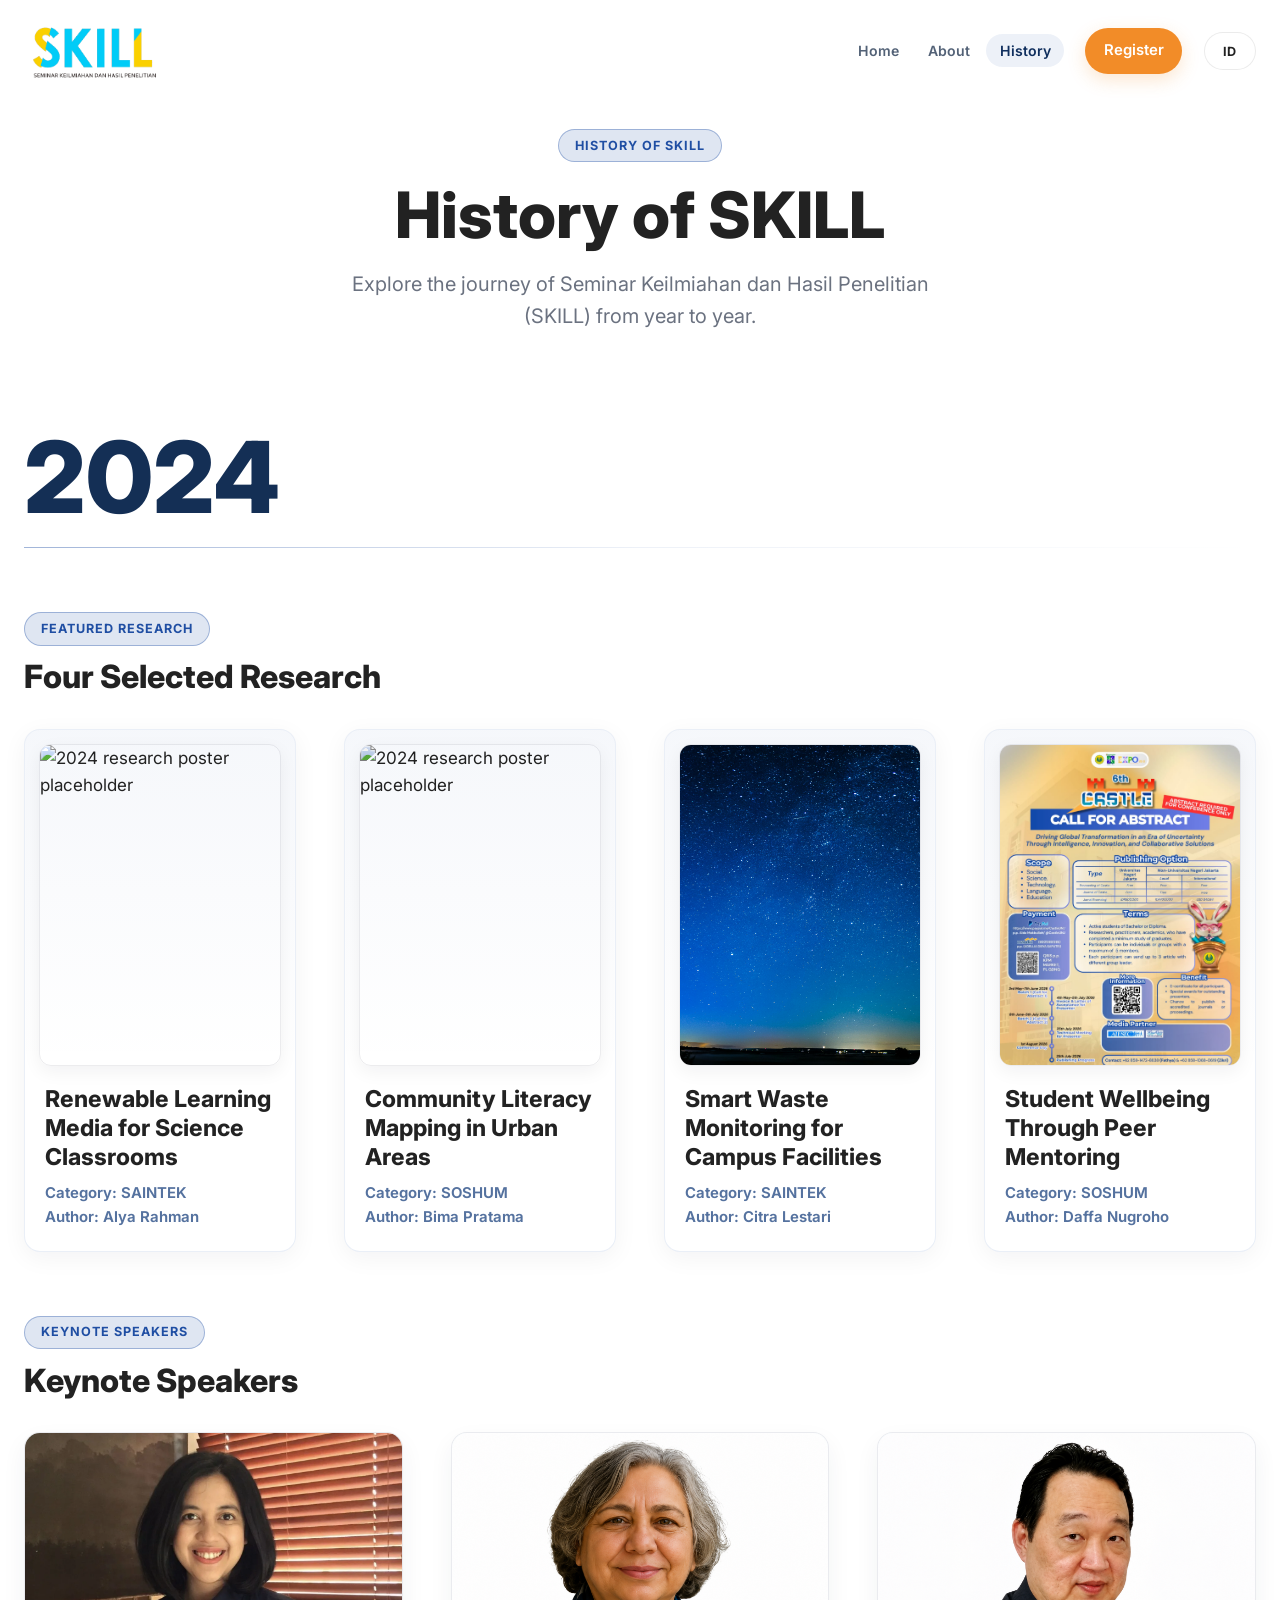
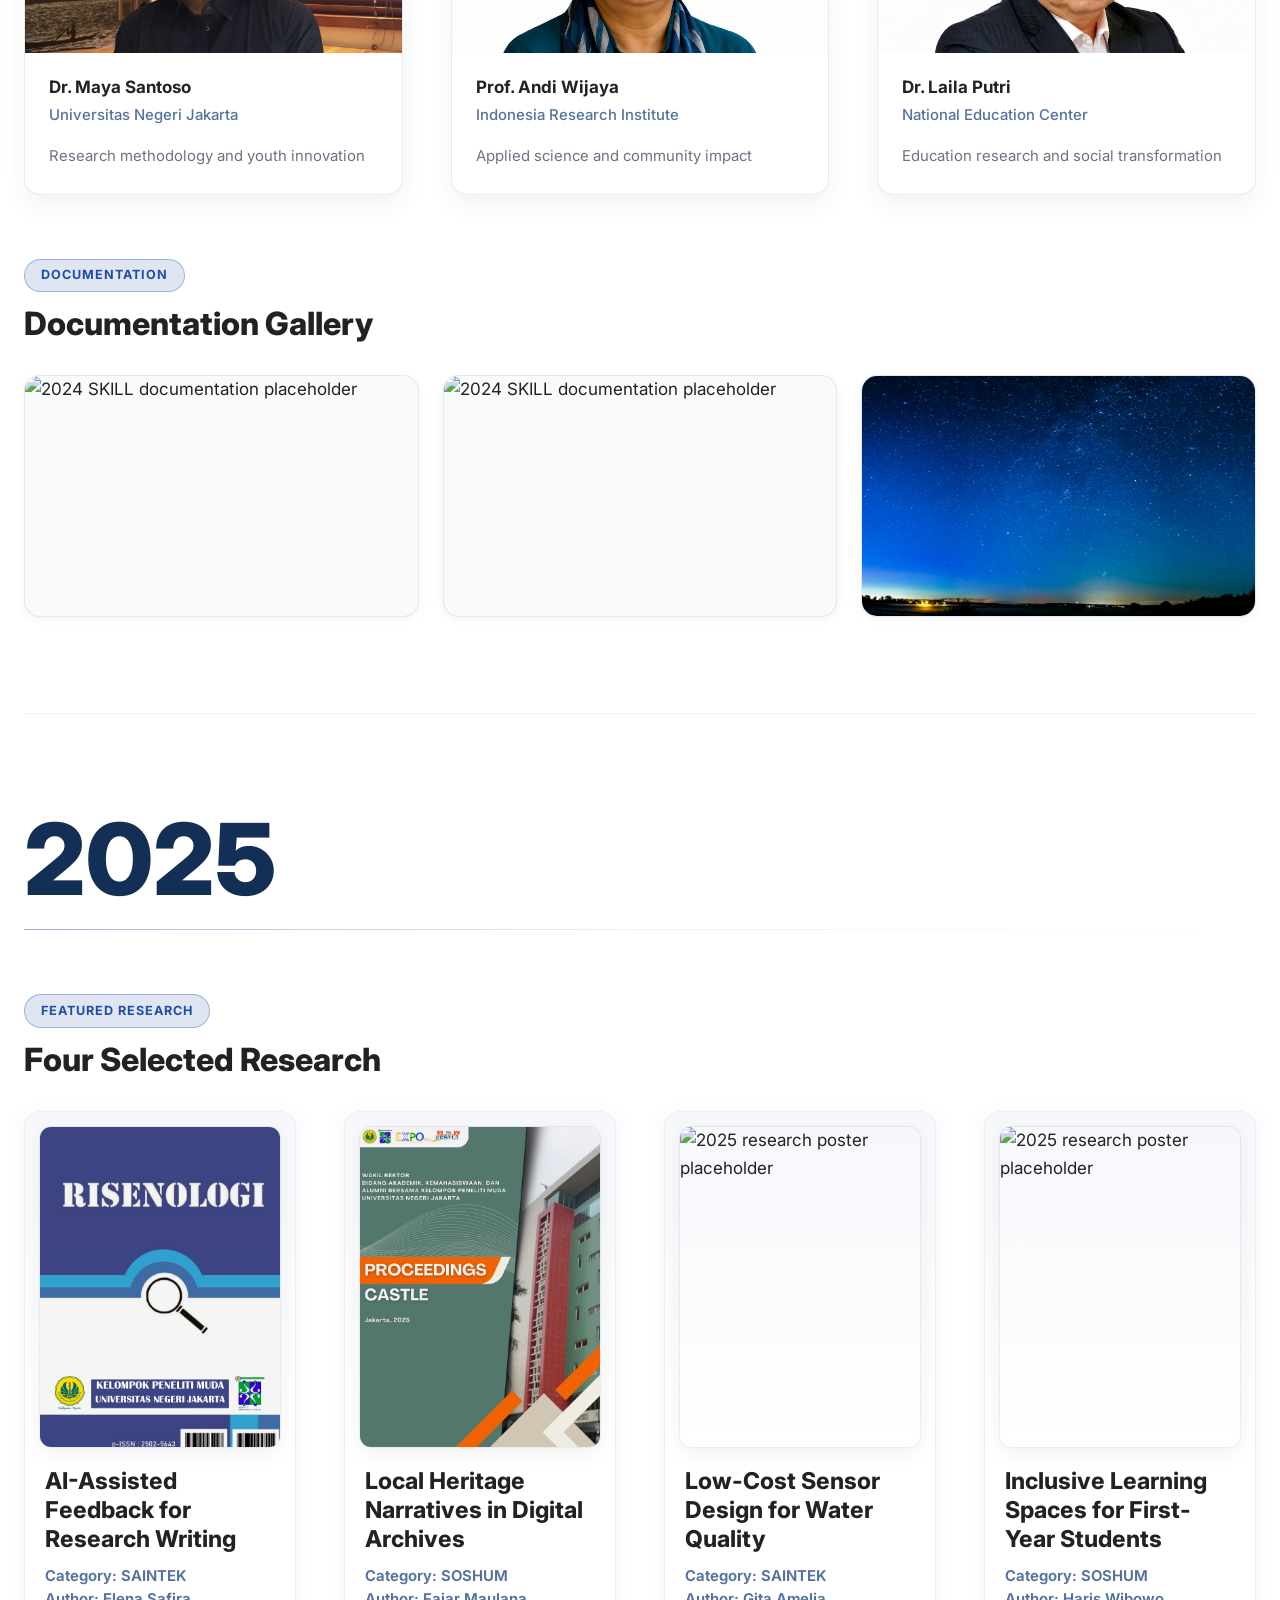
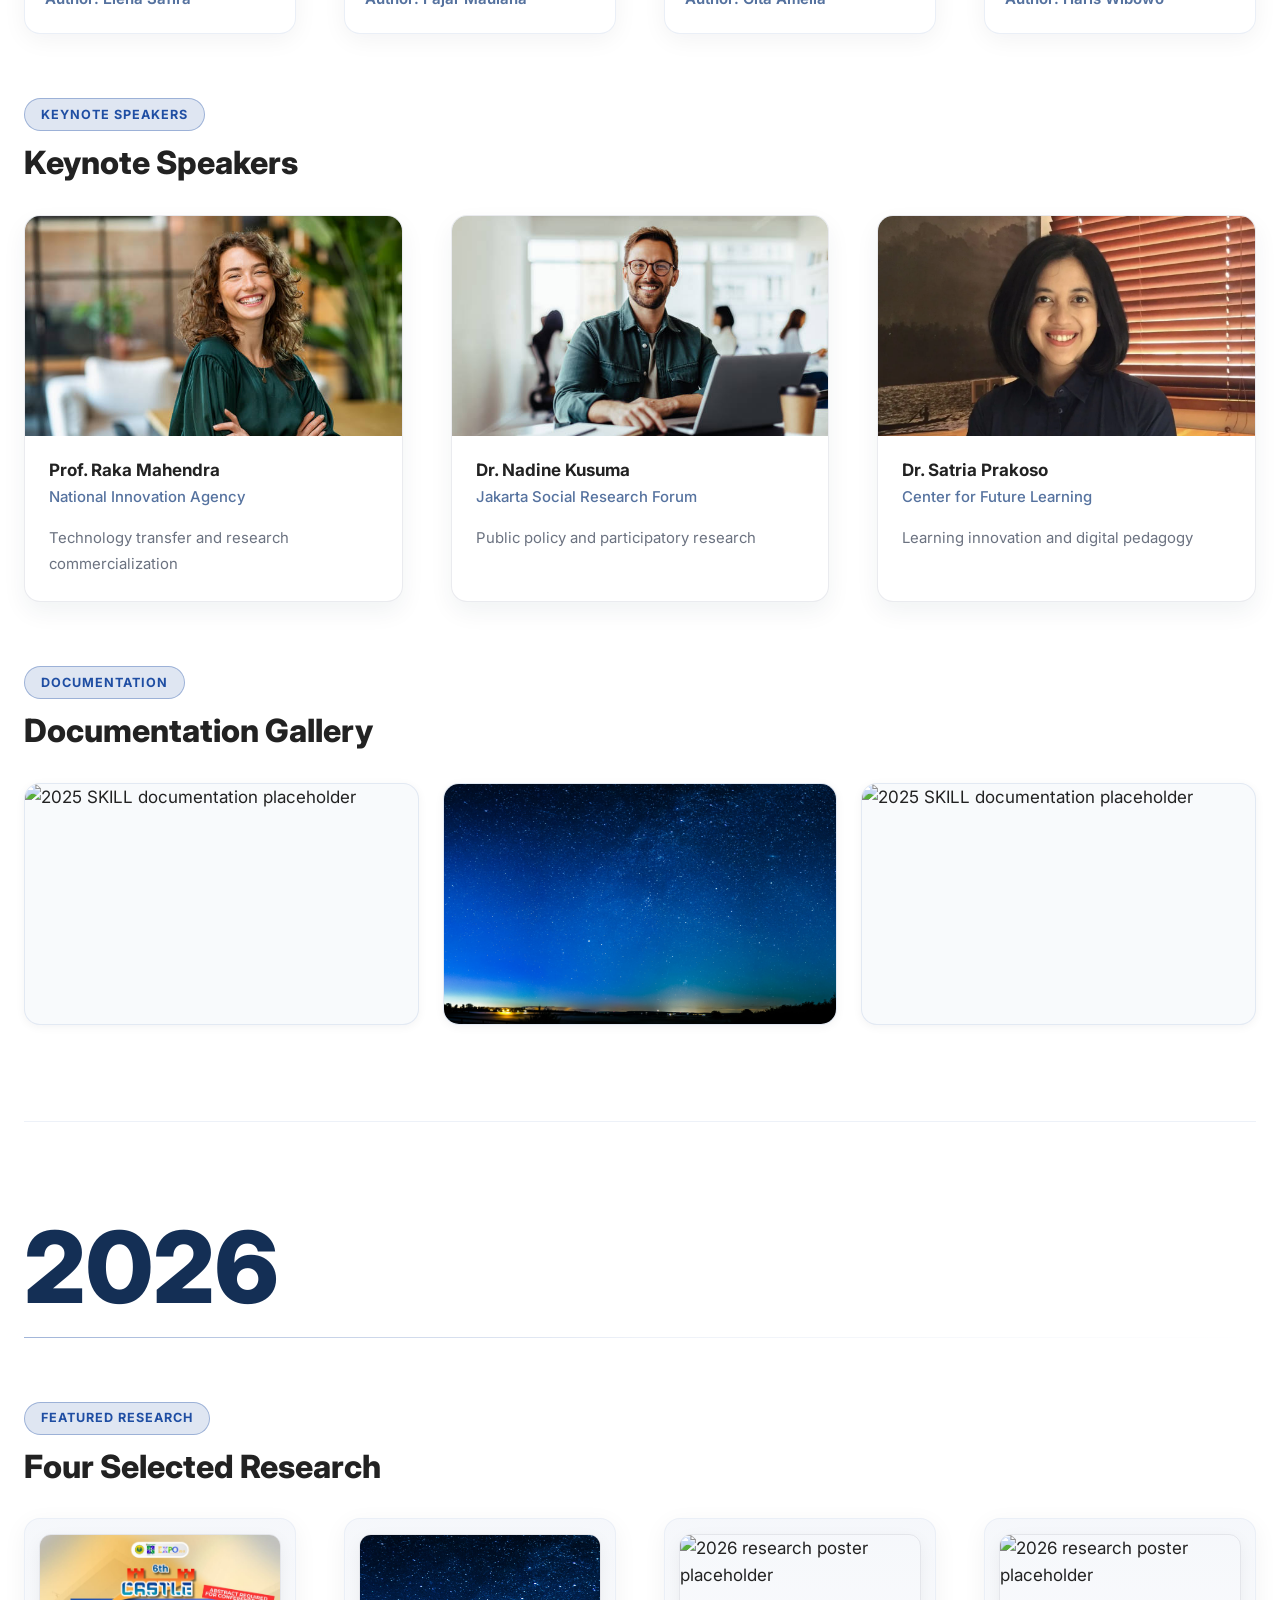
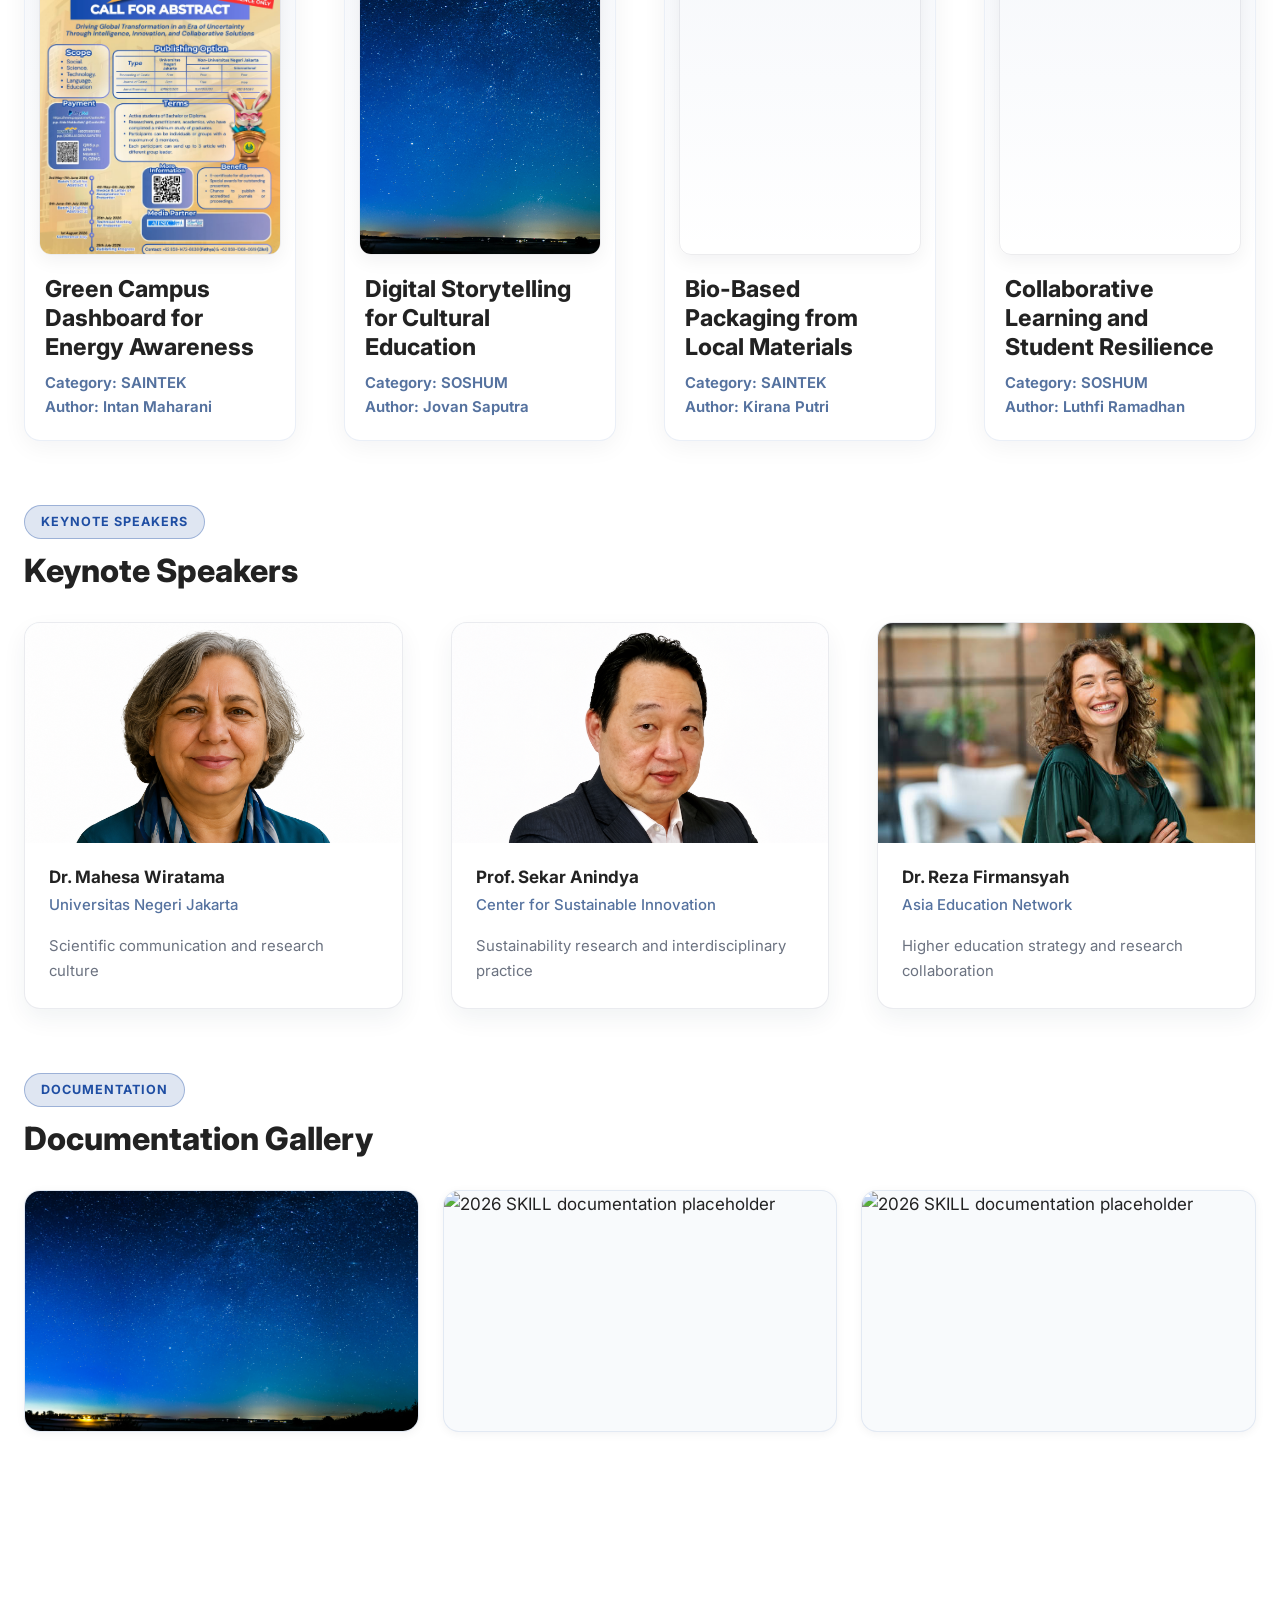
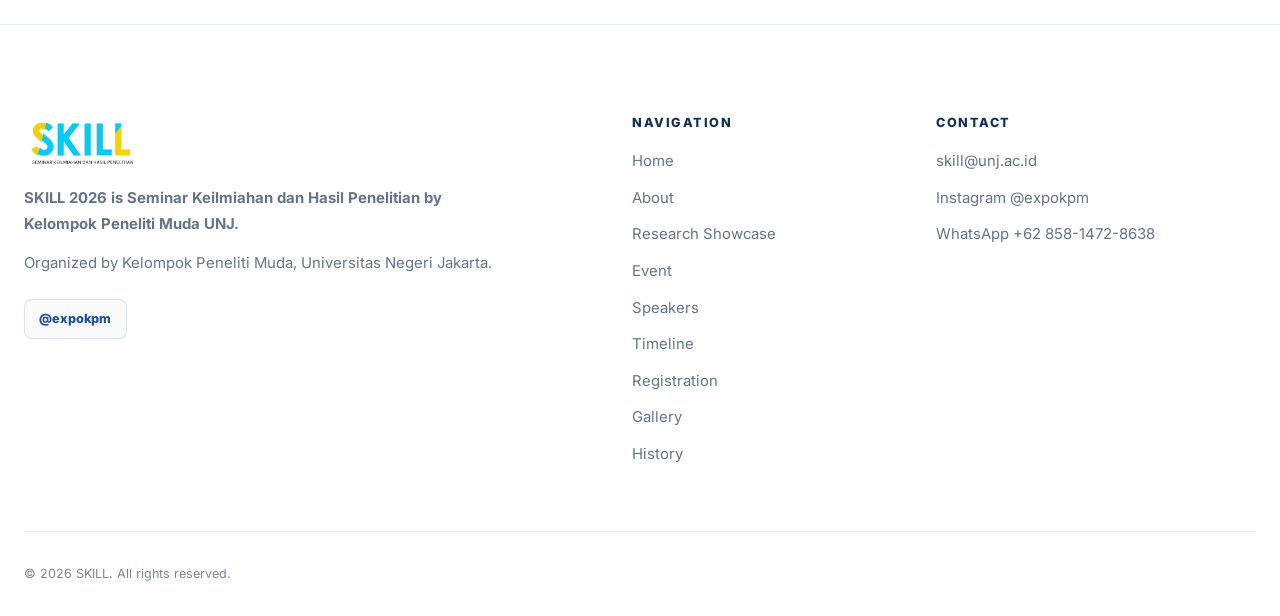
==== histori.html @ 37e93256 "histori" ====
<!DOCTYPE html>
<html lang="en">
<head>
  <meta charset="UTF-8" />
  <meta name="viewport" content="width=device-width, initial-scale=1.0" />
  <meta name="description" content="SKILL 2026 - Seminar Keilmiahan dan Hasil Penelitian oleh Kelompok Peneliti Muda Universitas Negeri Jakarta." data-id="SKILL 2026 - Seminar Keilmiahan dan Hasil Penelitian oleh Kelompok Peneliti Muda Universitas Negeri Jakarta." data-en="SKILL 2026 - Seminar Keilmiahan dan Hasil Penelitian by Kelompok Peneliti Muda Universitas Negeri Jakarta." />
  <title data-id="SKILL 2026" data-en="SKILL 2026">SKILL 2026</title>
  <link rel="stylesheet" href="assets/css/style.css" />
  <link rel="stylesheet" href="assets/css/histori.css" />
  <!-- Google Fonts: Inter -->
  <link rel="preconnect" href="https://fonts.googleapis.com" />
  <link rel="preconnect" href="https://fonts.gstatic.com" crossorigin />
  <link href="https://fonts.googleapis.com/css2?family=Inter:wght@300;400;500;600;700;800;900&display=swap" rel="stylesheet" />
  <link href="https://fonts.googleapis.com/css2?family=Orbitron:wght@600;700;800&display=swap" rel="stylesheet">
  <link rel="icon" type="image/png" href="assets/images/skill.png">
</head>
<body>

  <!-- ==============================
       NAVBAR
  ============================== -->
  <nav class="navbar" id="navbar">
    <div class="container nav-container">
      <a href="#home" class="nav-logo">
        <img src="assets/images/skill.png" alt="skill Logo" class="nav-logo-img" />
      </a>

      <ul class="nav-links" id="navLinks">
        <li><a href="#home" class="nav-link active" data-id="Beranda" data-en="Home">Home</a></li>
        <li><a href="#about" class="nav-link" data-id="Tentang" data-en="About">About</a></li>
        <li><a href="#history" class="nav-link" data-id="Sejarah" data-en="History">History</a></li>
      </ul>

      <a href="#registration" class="btn btn-primary nav-cta" data-id="Daftar Sekarang" data-en="Register">Register</a>
      <button id="lang-toggle" class="lang-toggle" type="button" aria-label="Ganti bahasa ke Indonesia">ID</button>

      <!-- Hamburger for mobile -->
      <button class="hamburger" id="hamburger" aria-label="Toggle menu">
        <span></span>
        <span></span>
        <span></span>
      </button>
    </div>
  </nav>

  <main class="history-archive" id="home">
    <div class="archive-registration-anchor" id="registration"></div>
    <section class="container" id="history">
      <div class="section-header" data-aos="fade-up">
        <span class="section-tag" data-id="Sejarah SKILL" data-en="History of SKILL">History of SKILL</span>
        <h1 class="section-title" data-id="History of SKILL" data-en="History of SKILL">History of SKILL</h1>
        <p class="section-desc" data-id="Jelajahi perjalanan Seminar Keilmiahan dan Hasil Penelitian (SKILL) dari tahun ke tahun." data-en="Explore the journey of Seminar Keilmiahan dan Hasil Penelitian (SKILL) from year to year.">Explore the journey of Seminar Keilmiahan dan Hasil Penelitian (SKILL) from year to year.</p>
      </div>

      <article class="history-year-block" id="about">
        <div class="history-year-header" data-aos="fade-up">
          <h2 class="history-year-title">2024</h2>
          <div class="history-year-divider"></div>
        </div>

        <section class="archive-subsection archive-research" data-aos="fade-up">
          <div class="archive-subsection-title">
            <span class="section-tag" data-id="Karya Terpilih" data-en="Featured Research">Featured Research</span>
            <h3 data-id="Four Selected Research" data-en="Four Selected Research">Four Selected Research</h3>
          </div>

          <div class="publication-grid">
            <article class="publication-card">
              <div class="publication-image"><img src="assets/images/pic 1.jpg" alt="2024 research poster placeholder"></div>
              <div class="publication-body">
                <h3>Renewable Learning Media for Science Classrooms</h3>
                <p class="publication-meta">Category: SAINTEK<br>Author: Alya Rahman</p>
              </div>
            </article>
            <article class="publication-card">
              <div class="publication-image"><img src="assets/images/pic 2.jpg" alt="2024 research poster placeholder"></div>
              <div class="publication-body">
                <h3>Community Literacy Mapping in Urban Areas</h3>
                <p class="publication-meta">Category: SOSHUM<br>Author: Bima Pratama</p>
              </div>
            </article>
            <article class="publication-card">
              <div class="publication-image"><img src="assets/images/pic 3.jpg" alt="2024 research poster placeholder"></div>
              <div class="publication-body">
                <h3>Smart Waste Monitoring for Campus Facilities</h3>
                <p class="publication-meta">Category: SAINTEK<br>Author: Citra Lestari</p>
              </div>
            </article>
            <article class="publication-card">
              <div class="publication-image"><img src="assets/images/flyer.jpeg" alt="2024 research poster placeholder"></div>
              <div class="publication-body">
                <h3>Student Wellbeing Through Peer Mentoring</h3>
                <p class="publication-meta">Category: SOSHUM<br>Author: Daffa Nugroho</p>
              </div>
            </article>
          </div>
        </section>

        <section class="archive-subsection" data-aos="fade-up">
          <div class="archive-subsection-title">
            <span class="section-tag" data-id="Pembicara" data-en="Keynote Speakers">Keynote Speakers</span>
            <h3 data-id="Keynote Speakers" data-en="Keynote Speakers">Keynote Speakers</h3>
          </div>

          <div class="speakers-grid">
            <article class="speaker-card">
              <div class="speaker-media"><img src="assets/images/orang1.jpeg" alt="2024 keynote speaker placeholder"></div>
              <div class="speaker-body">
                <h4 class="speaker-name">Dr. Maya Santoso</h4>
                <p class="speaker-institution">Universitas Negeri Jakarta</p>
                <p class="speaker-topic">Research methodology and youth innovation</p>
              </div>
            </article>
            <article class="speaker-card">
              <div class="speaker-media"><img src="assets/images/orang2.png" alt="2024 keynote speaker placeholder"></div>
              <div class="speaker-body">
                <h4 class="speaker-name">Prof. Andi Wijaya</h4>
                <p class="speaker-institution">Indonesia Research Institute</p>
                <p class="speaker-topic">Applied science and community impact</p>
              </div>
            </article>
            <article class="speaker-card">
              <div class="speaker-media"><img src="assets/images/orang3.png" alt="2024 keynote speaker placeholder"></div>
              <div class="speaker-body">
                <h4 class="speaker-name">Dr. Laila Putri</h4>
                <p class="speaker-institution">National Education Center</p>
                <p class="speaker-topic">Education research and social transformation</p>
              </div>
            </article>
          </div>
        </section>

        <section class="archive-subsection" data-aos="fade-up">
          <div class="archive-subsection-title">
            <span class="section-tag" data-id="Dokumentasi" data-en="Documentation">Documentation</span>
            <h3 data-id="Documentation Gallery" data-en="Documentation Gallery">Documentation Gallery</h3>
          </div>

          <div class="archive-gallery">
            <figure class="archive-gallery-item"><img src="assets/images/pic 1.jpg" alt="2024 SKILL documentation placeholder"></figure>
            <figure class="archive-gallery-item"><img src="assets/images/pic 2.jpg" alt="2024 SKILL documentation placeholder"></figure>
            <figure class="archive-gallery-item"><img src="assets/images/pic 3.jpg" alt="2024 SKILL documentation placeholder"></figure>
          </div>
        </section>
      </article>

      <article class="history-year-block">
        <div class="history-year-header" data-aos="fade-up">
          <h2 class="history-year-title">2025</h2>
          <div class="history-year-divider"></div>
        </div>

        <section class="archive-subsection archive-research" data-aos="fade-up">
          <div class="archive-subsection-title">
            <span class="section-tag" data-id="Karya Terpilih" data-en="Featured Research">Featured Research</span>
            <h3 data-id="Four Selected Research" data-en="Four Selected Research">Four Selected Research</h3>
          </div>

          <div class="publication-grid">
            <article class="publication-card">
              <div class="publication-image"><img src="assets/images/risenologi.png" alt="2025 research poster placeholder"></div>
              <div class="publication-body">
                <h3>AI-Assisted Feedback for Research Writing</h3>
                <p class="publication-meta">Category: SAINTEK<br>Author: Elena Safira</p>
              </div>
            </article>
            <article class="publication-card">
              <div class="publication-image"><img src="assets/images/poc.png" alt="2025 research poster placeholder"></div>
              <div class="publication-body">
                <h3>Local Heritage Narratives in Digital Archives</h3>
                <p class="publication-meta">Category: SOSHUM<br>Author: Fajar Maulana</p>
              </div>
            </article>
            <article class="publication-card">
              <div class="publication-image"><img src="assets/images/pic 1.jpg" alt="2025 research poster placeholder"></div>
              <div class="publication-body">
                <h3>Low-Cost Sensor Design for Water Quality</h3>
                <p class="publication-meta">Category: SAINTEK<br>Author: Gita Amelia</p>
              </div>
            </article>
            <article class="publication-card">
              <div class="publication-image"><img src="assets/images/pic 2.jpg" alt="2025 research poster placeholder"></div>
              <div class="publication-body">
                <h3>Inclusive Learning Spaces for First-Year Students</h3>
                <p class="publication-meta">Category: SOSHUM<br>Author: Haris Wibowo</p>
              </div>
            </article>
          </div>
        </section>

        <section class="archive-subsection" data-aos="fade-up">
          <div class="archive-subsection-title">
            <span class="section-tag" data-id="Pembicara" data-en="Keynote Speakers">Keynote Speakers</span>
            <h3 data-id="Keynote Speakers" data-en="Keynote Speakers">Keynote Speakers</h3>
          </div>

          <div class="speakers-grid">
            <article class="speaker-card">
              <div class="speaker-media"><img src="assets/images/orang4.jpg" alt="2025 keynote speaker placeholder"></div>
              <div class="speaker-body">
                <h4 class="speaker-name">Prof. Raka Mahendra</h4>
                <p class="speaker-institution">National Innovation Agency</p>
                <p class="speaker-topic">Technology transfer and research commercialization</p>
              </div>
            </article>
            <article class="speaker-card">
              <div class="speaker-media"><img src="assets/images/orang5.jpg" alt="2025 keynote speaker placeholder"></div>
              <div class="speaker-body">
                <h4 class="speaker-name">Dr. Nadine Kusuma</h4>
                <p class="speaker-institution">Jakarta Social Research Forum</p>
                <p class="speaker-topic">Public policy and participatory research</p>
              </div>
            </article>
            <article class="speaker-card">
              <div class="speaker-media"><img src="assets/images/orang1.jpeg" alt="2025 keynote speaker placeholder"></div>
              <div class="speaker-body">
                <h4 class="speaker-name">Dr. Satria Prakoso</h4>
                <p class="speaker-institution">Center for Future Learning</p>
                <p class="speaker-topic">Learning innovation and digital pedagogy</p>
              </div>
            </article>
          </div>
        </section>

        <section class="archive-subsection" data-aos="fade-up">
          <div class="archive-subsection-title">
            <span class="section-tag" data-id="Dokumentasi" data-en="Documentation">Documentation</span>
            <h3 data-id="Documentation Gallery" data-en="Documentation Gallery">Documentation Gallery</h3>
          </div>

          <div class="archive-gallery">
            <figure class="archive-gallery-item"><img src="assets/images/pic 2.jpg" alt="2025 SKILL documentation placeholder"></figure>
            <figure class="archive-gallery-item"><img src="assets/images/pic 3.jpg" alt="2025 SKILL documentation placeholder"></figure>
            <figure class="archive-gallery-item"><img src="assets/images/pic 1.jpg" alt="2025 SKILL documentation placeholder"></figure>
          </div>
        </section>
      </article>

      <article class="history-year-block">
        <div class="history-year-header" data-aos="fade-up">
          <h2 class="history-year-title">2026</h2>
          <div class="history-year-divider"></div>
        </div>

        <section class="archive-subsection archive-research" data-aos="fade-up">
          <div class="archive-subsection-title">
            <span class="section-tag" data-id="Karya Terpilih" data-en="Featured Research">Featured Research</span>
            <h3 data-id="Four Selected Research" data-en="Four Selected Research">Four Selected Research</h3>
          </div>

          <div class="publication-grid">
            <article class="publication-card">
              <div class="publication-image"><img src="assets/images/flyer.jpeg" alt="2026 research poster placeholder"></div>
              <div class="publication-body">
                <h3>Green Campus Dashboard for Energy Awareness</h3>
                <p class="publication-meta">Category: SAINTEK<br>Author: Intan Maharani</p>
              </div>
            </article>
            <article class="publication-card">
              <div class="publication-image"><img src="assets/images/pic 3.jpg" alt="2026 research poster placeholder"></div>
              <div class="publication-body">
                <h3>Digital Storytelling for Cultural Education</h3>
                <p class="publication-meta">Category: SOSHUM<br>Author: Jovan Saputra</p>
              </div>
            </article>
            <article class="publication-card">
              <div class="publication-image"><img src="assets/images/pic 1.jpg" alt="2026 research poster placeholder"></div>
              <div class="publication-body">
                <h3>Bio-Based Packaging from Local Materials</h3>
                <p class="publication-meta">Category: SAINTEK<br>Author: Kirana Putri</p>
              </div>
            </article>
            <article class="publication-card">
              <div class="publication-image"><img src="assets/images/pic 2.jpg" alt="2026 research poster placeholder"></div>
              <div class="publication-body">
                <h3>Collaborative Learning and Student Resilience</h3>
                <p class="publication-meta">Category: SOSHUM<br>Author: Luthfi Ramadhan</p>
              </div>
            </article>
          </div>
        </section>

        <section class="archive-subsection" data-aos="fade-up">
          <div class="archive-subsection-title">
            <span class="section-tag" data-id="Pembicara" data-en="Keynote Speakers">Keynote Speakers</span>
            <h3 data-id="Keynote Speakers" data-en="Keynote Speakers">Keynote Speakers</h3>
          </div>

          <div class="speakers-grid">
            <article class="speaker-card">
              <div class="speaker-media"><img src="assets/images/orang2.png" alt="2026 keynote speaker placeholder"></div>
              <div class="speaker-body">
                <h4 class="speaker-name">Dr. Mahesa Wiratama</h4>
                <p class="speaker-institution">Universitas Negeri Jakarta</p>
                <p class="speaker-topic">Scientific communication and research culture</p>
              </div>
            </article>
            <article class="speaker-card">
              <div class="speaker-media"><img src="assets/images/orang3.png" alt="2026 keynote speaker placeholder"></div>
              <div class="speaker-body">
                <h4 class="speaker-name">Prof. Sekar Anindya</h4>
                <p class="speaker-institution">Center for Sustainable Innovation</p>
                <p class="speaker-topic">Sustainability research and interdisciplinary practice</p>
              </div>
            </article>
            <article class="speaker-card">
              <div class="speaker-media"><img src="assets/images/orang4.jpg" alt="2026 keynote speaker placeholder"></div>
              <div class="speaker-body">
                <h4 class="speaker-name">Dr. Reza Firmansyah</h4>
                <p class="speaker-institution">Asia Education Network</p>
                <p class="speaker-topic">Higher education strategy and research collaboration</p>
              </div>
            </article>
          </div>
        </section>

        <section class="archive-subsection" data-aos="fade-up">
          <div class="archive-subsection-title">
            <span class="section-tag" data-id="Dokumentasi" data-en="Documentation">Documentation</span>
            <h3 data-id="Documentation Gallery" data-en="Documentation Gallery">Documentation Gallery</h3>
          </div>

          <div class="archive-gallery">
            <figure class="archive-gallery-item"><img src="assets/images/pic 3.jpg" alt="2026 SKILL documentation placeholder"></figure>
            <figure class="archive-gallery-item"><img src="assets/images/pic 1.jpg" alt="2026 SKILL documentation placeholder"></figure>
            <figure class="archive-gallery-item"><img src="assets/images/pic 2.jpg" alt="2026 SKILL documentation placeholder"></figure>
          </div>
        </section>
      </article>
    </section>
  </main>

  <!-- ==============================
       FOOTER
  ============================== -->
  <footer class="footer">
    <div class="container">
      <div class="footer-grid">
        <div class="footer-brand">
          <a href="#home" class="nav-logo">
            <img src="assets/images/skill.png" alt="SKILL Logo" class="footer-logo" />
          </a>
          <p class="footer-tagline" data-id="SKILL 2026 adalah Seminar Keilmiahan dan Hasil Penelitian oleh Kelompok Peneliti Muda UNJ." data-en="SKILL 2026 is Seminar Keilmiahan dan Hasil Penelitian by Kelompok Peneliti Muda UNJ.">SKILL 2026 is Seminar Keilmiahan dan Hasil Penelitian by Kelompok Peneliti Muda UNJ.</p>
          <p data-id="Diselenggarakan oleh Kelompok Peneliti Muda, Universitas Negeri Jakarta." data-en="Organized by Kelompok Peneliti Muda, Universitas Negeri Jakarta.">Organized by Kelompok Peneliti Muda, Universitas Negeri Jakarta.</p>
          <div class="footer-socials">
            <a href="https://www.instagram.com/expokpm/" target="_blank" rel="noopener noreferrer" class="footer-social" aria-label="SKILL Instagram" data-id="@expokpm" data-en="@expokpm">@expokpm</a>
          </div>
        </div>

        <div class="footer-col">
          <h4 data-id="Navigasi" data-en="Navigation">Navigation</h4>
          <ul>
            <li><a href="#home" data-id="Beranda" data-en="Home">Home</a></li>
            <li><a href="#about" data-id="Tentang" data-en="About">About</a></li>
            <li><a href="#showcase" data-id="Karya" data-en="Research Showcase">Research Showcase</a></li>
            <li><a href="#event" data-id="Acara" data-en="Event">Event</a></li>
            <li><a href="#speakers" data-id="Pembicara" data-en="Speakers">Speakers</a></li>
            <li><a href="#timeline" data-id="Linimasa" data-en="Timeline">Timeline</a></li>
            <li><a href="#registration" data-id="Pendaftaran" data-en="Registration">Registration</a></li>
            <li><a href="#gallery" data-id="Galeri" data-en="Gallery">Gallery</a></li>
            <li><a href="#history" data-id="Sejarah" data-en="History">History</a></li>
          </ul>
        </div>

        <div class="footer-col">
          <h4 data-id="Kontak" data-en="Contact">Contact</h4>
          <ul>
            <li><a href="mailto:skill@unj.ac.id" data-id="skill@unj.ac.id" data-en="skill@unj.ac.id">skill@unj.ac.id</a></li>
            <li><a href="https://www.instagram.com/expokpm/" target="_blank" rel="noopener noreferrer" data-id="Instagram @expokpm" data-en="Instagram @expokpm">Instagram @expokpm</a></li>
            <li><a href="https://wa.me/6285814728638" target="_blank" rel="noopener noreferrer" data-id="WhatsApp +62 858-1472-8638" data-en="WhatsApp +62 858-1472-8638">WhatsApp +62 858-1472-8638</a></li>
          </ul>
        </div>
      </div>

      <div class="footer-bottom">
        <p data-id="&copy; 2026 SKILL. All rights reserved." data-en="&copy; 2026 SKILL. All rights reserved.">&copy; 2026 SKILL. All rights reserved.</p>
      </div>
    </div>
  </footer>

  <script src="assets/js/main.js"></script>
</body>
</html>
---- assets/css/style.css ----
/* ============================================================
   CASTLE Conference 6.0 — style.css
   Clean Modern Light Theme
   Optimized & Cleaned Version
   ============================================================ */

/* ─────────────────────────────────────────────────────────
   DESIGN TOKENS (CSS Variables)
   ───────────────────────────────────────────────────────── */
:root {
  /* Colors */
  --clr-bg-primary: #ffffff;
  --clr-bg-secondary: #E6D8B8;
  --clr-bg-card: #ffffff;

  --clr-text-primary: #222222;
  --clr-text-secondary: #6B7280;
  --clr-text-muted: #9CA3AF;

  --clr-border: rgba(0, 0, 0, 0.08);

  /* Brand Palette */
  --clr-primary: #1F4EA3;
  --clr-secondary: #6C7BD9;
  --clr-accent: #F28C28;
  --clr-accent-light: #F2C66D;

  /* Gradients */
  --gradient-brand: linear-gradient(135deg, #1F4EA3, #6C7BD9);
  --gradient-accent: linear-gradient(90deg, #F28C28, #F2C66D);

  /* Typography */
  --font-base: 'Inter', system-ui, sans-serif;
  --fs-base: clamp(0.98rem, 0.98rem + 0.14vw, 1.03rem);
  --fs-xs: clamp(0.72rem, 0.75rem + 0.05vw, 0.8rem);
  --fs-sm: clamp(0.86rem, 0.9rem + 0.04vw, 0.95rem);
  --fs-md: clamp(1rem, 1rem + 0.08vw, 1.08rem);
  --fs-lg: clamp(1.1rem, 1.2rem + 0.15vw, 1.25rem);
  --fs-xl: clamp(1.3rem, 1.35rem + 0.2vw, 1.45rem);
  --fs-2xl: clamp(1.45rem, 1.5rem + 0.3vw, 1.65rem);
  --fs-3xl: clamp(1.95rem, 2.1rem + 0.5vw, 2.4rem);
  --fs-4xl: clamp(2.35rem, 2.6rem + 0.8vw, 2.95rem);
  --fs-5xl: clamp(3rem, 3.35rem + 1vw, 3.8rem);

  /* Spacing */
  --space-xs: 0.5rem;
  --space-sm: 0.75rem;
  --space-md: 1rem;
  --space-lg: 1.5rem;
  --space-xl: 2rem;
  --space-2xl: 3rem;
  --space-3xl: 4rem;
  --space-4xl: 6rem;
  --space-fluid-xs: clamp(0.5rem, 0.75vw, 0.8rem);
  --space-fluid-sm: clamp(0.8rem, 1.1vw, 1.1rem);
  --space-fluid-md: clamp(1.1rem, 1.45vw, 1.4rem);
  --space-fluid-lg: clamp(1.6rem, 2.2vw, 2.4rem);
  --space-fluid-xl: clamp(2.2rem, 3vw, 3.4rem);
  --space-fluid-2xl: clamp(3rem, 4vw, 4.8rem);

  /* Layout */
  --container-max: 1280px;
  --container-pad: 1.5rem;

  /* Borders & Radius */
  --radius-sm: 8px;
  --radius-md: 12px;
  --radius-lg: 16px;
  --radius-xl: 24px;
  --radius-full: 9999px;

  /* Transitions */
  --transition-fast: 160ms ease;
  --transition-base: 260ms ease;

  /* Shadows */
  --shadow-sm: 0 2px 10px rgba(15, 23, 42, 0.05);
  --shadow-md: 0 10px 28px rgba(15, 23, 42, 0.08);
  --shadow-lg: 0 18px 42px rgba(15, 23, 42, 0.1);
}

/* ─────────────────────────────────────────────────────────
   GLOBAL STYLES
   ───────────────────────────────────────────────────────── */
*,
*::before,
*::after {
  box-sizing: border-box;
  margin: 0;
  padding: 0;
}

html {
  scroll-behavior: smooth;
  scroll-padding-top: 90px;
}

body {
  font-family: var(--font-base);
  font-size: var(--fs-md);
  color: var(--clr-text-primary);
  background:
    radial-gradient(circle at 8% 0%, rgba(31, 78, 163, 0.08) 0%, transparent 34%),
    radial-gradient(circle at 95% 10%, rgba(242, 140, 40, 0.06) 0%, transparent 30%),
    var(--clr-bg-primary);
  line-height: 1.6;
  -webkit-font-smoothing: antialiased;
  overflow-x: hidden;
}

img {
  display: block;
  max-width: 100%;
}

a {
  text-decoration: none;
  color: inherit;
}

[data-id][data-en] {
  transition: opacity var(--transition-fast);
}

body.is-language-switching [data-id][data-en]:not(meta) {
  opacity: 0.35;
}

ul {
  list-style: none;
}

button {
  cursor: pointer;
  font-family: inherit;
}

.container {
  width: 100%;
  max-width: var(--container-max);
  margin-inline: auto;
  padding-inline: var(--container-pad);
}

.gradient-text {
  background: var(--gradient-accent);
  -webkit-background-clip: text;
  -webkit-text-fill-color: transparent;
  background-clip: text;
}

/* ─────────────────────────────────────────────────────────
   BUTTONS
   ───────────────────────────────────────────────────────── */
.btn {
  display: inline-flex;
  align-items: center;
  gap: 8px;
  padding: 0.65rem 1.25rem;
  border-radius: var(--radius-full);
  font-size: var(--fs-sm);
  font-weight: 600;
  border: 1px solid transparent;
  transition: transform var(--transition-base), box-shadow var(--transition-base), filter var(--transition-fast);
  white-space: nowrap;
}

.btn-primary {
  background: var(--clr-accent);
  color: #fff;
  box-shadow: 0 6px 18px rgba(242, 140, 40, 0.22);
}

.btn-primary:hover {
  transform: translateY(-2px);
  box-shadow: 0 12px 24px rgba(242, 140, 40, 0.24);
  filter: saturate(1.04);
}

.btn-secondary {
  background: #fff;
  color: var(--clr-text-primary);
  border: 1px solid rgba(31, 78, 163, 0.16);
  box-shadow: var(--shadow-sm);
}

.btn-secondary:hover {
  transform: translateY(-2px);
  box-shadow: var(--shadow-md);
  background: #f7f9ff;
}

.btn-lg {
  padding: 0.85rem 1.75rem;
  font-size: var(--fs-md);
}

.btn-full-width {
  width: 100%;
  justify-content: center;
  display: flex;
  margin-bottom: 0;
}

/* ─────────────────────────────────────────────────────────
   SECTION HEADERS & TYPOGRAPHY
   ───────────────────────────────────────────────────────── */
.section-header {
  text-align: center;
  margin-bottom: var(--space-3xl);
}

.section-tag {
  display: inline-block;
  padding: 0.35rem 1rem;
  border-radius: var(--radius-full);
  background: rgba(31, 78, 163, 0.14);
  border: 1px solid rgba(31, 78, 163, 0.35);
  color: var(--clr-primary);
  font-size: var(--fs-xs);
  font-weight: 700;
  letter-spacing: 0.08em;
  text-transform: uppercase;
  margin-bottom: var(--space-md);
}

.section-title {
  font-size: clamp(var(--fs-3xl), 4vw, var(--fs-4xl));
  font-weight: 800;
  line-height: 1.15;
  color: var(--clr-text-primary);
  margin-bottom: var(--space-md);
}

.section-desc {
  font-size: var(--fs-lg);
  color: var(--clr-text-secondary);
  max-width: 640px;
  margin-inline: auto;
}

/* ─────────────────────────────────────────────────────────
   NAVBAR
   ───────────────────────────────────────────────────────── */
.navbar {
  position: fixed;
  top: 0;
  left: 0;
  width: 100%;
  z-index: 1000;
  background: transparent;
  border-bottom: 1px solid transparent;
  padding: 1rem 0;
  transition: background var(--transition-base), border-color var(--transition-base), box-shadow var(--transition-base), padding var(--transition-base);
}

.navbar.scrolled {
  background: rgba(255, 255, 255, 0.94);
  border-bottom: 1px solid rgba(31, 78, 163, 0.1);
  box-shadow: 0 10px 26px rgba(15, 47, 95, 0.07);
  backdrop-filter: blur(10px);
  -webkit-backdrop-filter: blur(10px);
  padding: 0.7rem 0;
}

.nav-container {
  display: flex;
  align-items: center;
  gap: 1.35rem;
}

.nav-logo {
  display: flex;
  align-items: center;
  gap: 10px;
  flex-shrink: 0;
}

.nav-logo-img {
  height: 70px;
  width: auto;
  display: block;
}

.nav-links {
  display: flex;
  align-items: center;
  gap: 0.2rem;
  margin-left: auto;
}

.nav-link {
  position: relative;
  padding: 0.5rem 0.82rem;
  border-radius: var(--radius-full);
  font-size: 0.88rem;
  font-weight: 600;
  color: #536277;
  transition: color var(--transition-fast), background var(--transition-fast), transform var(--transition-fast);
}

.nav-link:hover,
.nav-link.active {
  color: #102f5e;
  background: rgba(31, 78, 163, 0.08);
}

.nav-link:hover {
  transform: translateY(-1px);
}

.nav-cta {
  flex-shrink: 0;
  padding-inline: 1.1rem;
}

.lang-toggle {
  display: inline-flex;
  align-items: center;
  justify-content: center;
  min-width: 52px;
  height: 38px;
  padding: 0 12px;
  border: 1px solid var(--clr-border);
  border-radius: var(--radius-full);
  background: #fff;
  color: var(--clr-text-primary);
  font-size: var(--fs-xs);
  font-weight: 700;
  letter-spacing: 0.04em;
  transition: transform var(--transition-fast), box-shadow var(--transition-fast), border-color var(--transition-fast);
}

.lang-toggle:hover {
  transform: translateY(-1px);
  border-color: rgba(31, 78, 163, 0.45);
  box-shadow: var(--shadow-sm);
}

.hamburger {
  display: none;
  flex-direction: column;
  gap: 5px;
  background: none;
  border: none;
  margin-left: auto;
  padding: 4px;
}

.hamburger span {
  display: block;
  width: 22px;
  height: 2px;
  background: var(--clr-text-primary);
  border-radius: 2px;
  transition: all var(--transition-base);
}

/* ─────────────────────────────────────────────────────────
   HERO SECTION
   ───────────────────────────────────────────────────────── */
.hero {
  padding-top: 110px;
  padding-bottom: calc(var(--space-4xl) - 1rem);
}

.hero-container {
  display: grid;
  grid-template-columns: minmax(0, 1.1fr) minmax(0, 1fr);
  gap: 2.5rem;
  align-items: center;
  max-width: 1180px;
}

.hero-content {
  max-width: 540px;
}

.hero-badge {
  display: inline-flex;
  align-items: center;
  padding: 0.55rem 1rem;
  border-radius: 999px;
  background: rgba(31, 78, 163, 0.1);
  color: var(--clr-primary);
  font-size: var(--fs-xs);
  font-weight: 700;
  letter-spacing: 0.08em;
  text-transform: uppercase;
  margin-bottom: 1.3rem;
}

.hero-title {
  font-size: clamp(3.5rem, 5vw, 4.8rem);
  font-weight: 900;
  line-height: 1.02;
  margin-bottom: 1rem;
}

.castle-logo-text {
  font-family: 'Orbitron', sans-serif;
  font-weight: 800;
  letter-spacing: 0.04em;

  background: linear-gradient(
    180deg,
    #0d54c0 0%,
    #1565C0 35%,
    #1E88E5 70%,
    #26C6DA 100%
  );

  -webkit-background-clip: text;
  -webkit-text-fill-color: transparent;
  background-clip: text;

  display: inline-block;

  text-shadow:
    0 1px 0 rgba(255,255,255,0.35),
    0 8px 24px rgba(30,136,229,0.12);
}

.hero-subtitle {
  max-width: 520px;
  color: var(--clr-text-secondary);
  font-size: 1.05rem;
  line-height: 1.8;
  margin-bottom: 1.5rem;

  text-align: justify;
}

.hero-meta {
  display: flex;
  flex-wrap: wrap;
  gap: 0.85rem;
  margin-bottom: 2rem;
}

.hero-meta-item {
  display: inline-flex;
  align-items: center;
  gap: 0.75rem;
  padding: 0.85rem 1rem;
  border-radius: 999px;
  background: rgba(31, 78, 163, 0.06);
  border: 1px solid rgba(31, 78, 163, 0.12);
  color: var(--clr-text-primary);
  font-size: var(--fs-sm);
}

.hero-meta-icon {
  display: inline-flex;
  align-items: center;
  justify-content: center;
  width: 32px;
  height: 32px;
  border-radius: 50%;
  background: rgba(31, 78, 163, 0.12);
  font-size: 0.95rem;
}

.hero-actions {
  display: flex;
  flex-wrap: wrap;
  align-items: center;
  gap: 1rem;
}

.hero-visual {
  display: grid;
  gap: 1.25rem;
}

.hero-slider {
  position: relative;
  min-height: 480px;
  border-radius: var(--radius-xl);
  overflow: hidden;
  background: linear-gradient(180deg, rgba(255,255,255,0.96) 0%, rgba(245,248,255,0.96) 100%);
  box-shadow: 0 20px 60px rgba(15, 23, 42, 0.08);
}

.hero-slider-track,
.hero-slide {
  position: absolute;
  inset: 0;
}

.hero-slide {
  opacity: 0;
  transition: opacity 700ms ease;
}

.hero-slide.active {
  opacity: 1;
}

.hero-slide img {
  width: 100%;
  height: 100%;
  object-fit: cover;
  background: #f8fbff;
}

.hero-slider-btn {
  position: absolute;
  top: 50%;
  z-index: 3;
  width: 46px;
  height: 46px;
  display: grid;
  place-items: center;
  border: 1px solid rgba(255, 255, 255, 0.38);
  border-radius: var(--radius-full);
  background: rgba(15, 23, 42, 0.42);
  color: #fff;
  transform: translateY(-50%);
  transition: transform var(--transition-fast), background var(--transition-fast), box-shadow var(--transition-fast);
}

.hero-slider-btn:hover {
  transform: translateY(-50%) scale(1.02);
  background: rgba(15, 23, 42, 0.65);
  box-shadow: 0 12px 28px rgba(15, 23, 42, 0.16);
}

.hero-slider-btn--prev {
  left: 1.5rem;
}

.hero-slider-btn--next {
  right: 1.5rem;
}

.hero-gallery-dots {
  position: absolute;
  left: 50%;
  bottom: var(--space-md);
  z-index: 3;
  display: flex;
  gap: 8px;
  transform: translateX(-50%);
}

.hero-gallery-dots button {
  width: 9px;
  height: 9px;
  border: 0;
  border-radius: var(--radius-full);
  background: rgba(255, 255, 255, 0.45);
  transition: all var(--transition-fast);
}

.hero-gallery-dots button.active {
  width: 28px;
  background: #fff;
}

/* ─────────────────────────────────────────────────────────
   CONFERENCE OVERVIEW SECTION
   ───────────────────────────────────────────────────────── */
.conference-overview {
  padding: var(--space-4xl) 0;
  background: #fff;
}

.overview-container {
  display: grid;
  grid-template-columns: 1fr 1fr;
  gap: clamp(var(--space-3xl), 6vw, 5.5rem);
  align-items: start;
}

.overview-content {
  max-width: 640px;
}

.overview-label {
  display: block;
  font-size: var(--fs-sm);
  color: var(--clr-primary);
  font-weight: 600;
  letter-spacing: 0.16em;
  margin-bottom: 1.1rem;
  text-transform: uppercase;
}

.overview-title {
  font-size: clamp(var(--fs-2xl), 3vw, var(--fs-3xl));
  font-weight: 700;
  color: var(--clr-text-primary);
  margin-bottom: 1.85rem;
  line-height: 1.18;
  max-width: 11.5em;
}

.overview-description p {
  font-size: var(--fs-lg);
  color: var(--clr-text-secondary);
  line-height: 1.86;
  margin-bottom: 1.4rem;
  max-width: 60ch;
  text-align: justify;
}

.overview-description p:last-child {
  margin-bottom: 0;
}

.theme-block {
  margin-top: 3.25rem;
  padding: 1.75rem 1.85rem;
  background: rgba(31, 78, 163, 0.045);
  border: 1px solid rgba(31, 78, 163, 0.1);
  border-left: 3px solid rgba(31, 78, 163, 0.78);
  border-radius: var(--radius-md);
}

.theme-label {
  font-size: var(--fs-xs);
  font-weight: 700;
  color: var(--clr-primary);
  margin-bottom: 0.85rem;
  text-transform: uppercase;
  letter-spacing: 0.12em;
}

.theme-quote {
  font-size: var(--fs-lg);
  font-weight: 600;
  color: var(--clr-text-primary);
  font-style: italic;
  line-height: 1.68;
  margin: 0;
  position: relative;
}

.theme-quote:before {
  content: '"';
  font-size: 1.4rem;
  color: rgba(31, 78, 163, 0.45);
  position: absolute;
  left: -0.9rem;
  top: -0.35rem;
}

.theme-quote:after {
  content: '"';
  font-size: 1.4rem;
  color: rgba(31, 78, 163, 0.45);
  position: absolute;
  right: -0.45rem;
  bottom: -0.45rem;
}

.overview-highlights {
  max-width: 600px;
}



.stat-card {
  background: rgba(31, 78, 163, 0.06);
  border: 1px solid rgba(31, 78, 163, 0.12);
  border-radius: var(--radius-lg);
  padding: 1.4rem 1.5rem;
  text-align: center;
  box-shadow: var(--shadow-sm);
}

.stat-card h3 {
  margin-bottom: 0.5rem;
  font-size: clamp(1.65rem, 2vw, 2rem);
  color: var(--clr-primary);
}

.stat-card p {
  color: var(--clr-text-secondary);
  font-size: var(--fs-sm);
  margin: 0;
}

.program-cards {
  display: grid;
  gap: 1.25rem;
}

.program-card {
  background: #ffffff;
  border: 1px solid rgba(31, 78, 163, 0.12);
  border-radius: var(--radius-lg);
  padding: 1.7rem 1.6rem;
  box-shadow: var(--shadow-sm);
  transition: transform var(--transition-base), box-shadow var(--transition-base), border-color var(--transition-base);
}

.program-card:hover {
  transform: translateY(-2px);
  border-color: rgba(31, 78, 163, 0.22);
  box-shadow: 0 14px 28px rgba(15, 23, 42, 0.08);
}

.program-label {
  display: inline-flex;
  align-items: center;
  justify-content: center;
  padding: 0.5rem 0.9rem;
  border-radius: var(--radius-full);
  background: rgba(31, 78, 163, 0.1);
  color: var(--clr-primary);
  font-size: var(--fs-xs);
  font-weight: 700;
  letter-spacing: 0.08em;
  text-transform: uppercase;
  margin-bottom: 1rem;
}

.program-card h3 {
  font-size: var(--fs-xl);
  margin-bottom: 0.75rem;
}

.research-cards {
  display: grid;
  grid-template-columns: 1fr;
  gap: 1.15rem;
}

.research-card {
  background: #ffffff;
  border: 1px solid rgba(31, 78, 163, 0.08);
  border-radius: var(--radius-md);
  padding: 1.55rem 1.65rem;
  box-shadow: 0 4px 18px rgba(15, 23, 42, 0.035);
  transition: transform var(--transition-base), border-color var(--transition-base), box-shadow var(--transition-base);
}

.research-card:hover {
  transform: translateY(-2px);
  border-color: rgba(31, 78, 163, 0.28);
  box-shadow: 0 12px 28px rgba(15, 23, 42, 0.08);
}

.research-card h4 {
  font-size: var(--fs-md);
  font-weight: 700;
  color: var(--clr-primary);
  margin-bottom: 0.65rem;
  position: relative;
  padding-left: 1.35rem;
  line-height: 1.35;
}

.research-card h4:before {
  content: '';
  position: absolute;
  left: 0;
  top: 50%;
  transform: translateY(-50%);
  width: 0.55rem;
  height: 0.55rem;
  background: rgba(31, 78, 163, 0.82);
  border-radius: var(--radius-full);
  box-shadow: 0 0 0 4px rgba(31, 78, 163, 0.08);
}

.research-card p {
  font-size: var(--fs-sm);
  color: var(--clr-text-secondary);
  line-height: 1.7;
  margin: 0;
}

/* ─────────────────────────────────────────────────────────
   CONFERENCE DETAILS SECTION
   ───────────────────────────────────────────────────────── */
.conference-info {
  padding: var(--space-4xl) 0;
  background: #fff;
}

.conference-panel {
  display: grid;
  grid-template-columns: minmax(0, 0.85fr) minmax(0, 1.15fr);
  gap: clamp(2rem, 5vw, 4rem);
  align-items: start;
  max-width: 1080px;
  margin-inline: auto;
  padding: clamp(2rem, 4vw, 3rem);
  background: #ffffff;
  border: 1px solid rgba(31, 78, 163, 0.12);
  border-radius: 22px;
  box-shadow: 0 14px 34px rgba(15, 47, 95, 0.055);
}

.conference-panel:hover {
  border-color: rgba(31, 78, 163, 0.18);
  box-shadow: 0 18px 40px rgba(15, 47, 95, 0.07);
}

.event-info-grid {
  display: grid;
  grid-template-columns: repeat(3, minmax(0, 1fr));
  gap: 1.5rem;
}

.conference-panel-intro {
  position: sticky;
  top: 110px;
}

.conference-kicker {
  display: inline-block;
  color: #1f4ea3;
  font-size: 0.74rem;
  font-weight: 800;
  letter-spacing: 0.14em;
  line-height: 1.4;
  margin-bottom: 0.9rem;
  text-transform: uppercase;
}

.conference-panel-intro .section-title {
  color: #102f5e;
  margin-bottom: 1rem;
}

.conference-description {
  color: #64748b;
  font-size: 1rem;
  line-height: 1.85;
  max-width: 34rem;
}

.conference-detail-list {
  border-top: 1px solid rgba(31, 78, 163, 0.12);
}

.conference-detail-item {
  padding: 1.3rem 0;
  border-bottom: 1px solid rgba(31, 78, 163, 0.12);
}

.conference-detail-label {
  display: block;
  color: #6b7a90;
  font-size: 0.72rem;
  font-weight: 800;
  letter-spacing: 0.14em;
  line-height: 1.4;
  margin-bottom: 0.45rem;
  text-transform: uppercase;
}

.conference-detail-value {
  color: #142f55;
  font-size: clamp(1.08rem, 1.6vw, 1.35rem);
  font-weight: 650;
  line-height: 1.45;
  margin: 0;
}

.conference-detail-meta {
  color: #64748b;
  font-size: 0.9rem;
  line-height: 1.5;
  margin-top: 0.25rem;
}

.timezone-badge {
  display: inline-flex;
  align-items: center;
  margin-left: 0.45rem;
  padding: 0.25rem 0.55rem;
  border-radius: var(--radius-full);
  background: rgba(31, 78, 163, 0.09);
  color: #1f4ea3;
  font-size: 0.72rem;
  font-weight: 800;
  letter-spacing: 0.04em;
  vertical-align: middle;
}

.schedule-preview {
  margin-top: 1.5rem;
  padding-top: 1.35rem;
}

.schedule-preview-label {
  display: block;
  color: #6b7a90;
  font-size: 0.72rem;
  font-weight: 800;
  letter-spacing: 0.14em;
  margin-bottom: 0.85rem;
  text-transform: uppercase;
}

.schedule-preview ul {
  display: flex;
  flex-wrap: wrap;
  gap: 0.65rem;
}

.schedule-preview li {
  padding: 0.45rem 0.75rem;
  border: 1px solid rgba(31, 78, 163, 0.12);
  border-radius: var(--radius-full);
  color: #334155;
  background: #f8fafc;
  font-size: 0.86rem;
  font-weight: 600;
  line-height: 1.35;
}

/* ─────────────────────────────────────────────────────────
   PUBLICATION SECTION
   ───────────────────────────────────────────────────────── */
.publication-section {
  padding: var(--space-4xl) 0;
  background: #f8fafc;
}

.publication-header {
  margin-bottom: 3.5rem;
}

.publication-header .section-desc {
  max-width: 760px;
  line-height: 1.75;
}

.publication-grid {
  display: grid;
  grid-template-columns: repeat(auto-fit, minmax(260px, 1fr));
  gap: var(--space-2xl);
}

.journal-card-link {
  display: block;
  height: 100%;
  color: inherit;
  cursor: pointer;
  border-radius: var(--radius-lg);
  outline: none;
}

.journal-card-link:focus-visible {
  box-shadow: 0 0 0 4px rgba(31, 78, 163, 0.16);
}

.publication-card {
  display: flex;
  flex-direction: column;
  height: 100%;
  overflow: hidden;
  background: #fff;
  border: 1px solid rgba(31, 78, 163, 0.09);
  border-radius: var(--radius-lg);
  box-shadow: 0 6px 24px rgba(15, 23, 42, 0.05);
  transition: transform var(--transition-base), border-color var(--transition-base), box-shadow var(--transition-base);
}

.publication-card:hover {
  transform: translateY(-2px);
  border-color: rgba(31, 78, 163, 0.28);
  box-shadow: 0 14px 32px rgba(15, 23, 42, 0.08);
}

.journal-card-link:focus-visible .publication-card {
  transform: translateY(-2px);
  border-color: rgba(31, 78, 163, 0.32);
  box-shadow: 0 14px 32px rgba(15, 23, 42, 0.08);
}

.publication-image {
  padding: 0.9rem 0.9rem 0;
  background: linear-gradient(180deg, rgba(31, 78, 163, 0.045), rgba(255, 255, 255, 0));
}

.publication-image img {
  width: 100%;
  aspect-ratio: 3 / 4;
  object-fit: cover;
  object-position: top center;
  border-radius: var(--radius-md);
  border: 1px solid rgba(15, 23, 42, 0.08);
  box-shadow: 0 6px 18px rgba(15, 23, 42, 0.055);
}

.publication-card:nth-child(2) .publication-image img {
  filter: brightness(0.95) saturate(0.98);
}

.publication-body {
  display: flex;
  flex: 1;
  flex-direction: column;
  align-items: flex-start;
  padding: 1.2rem 1.25rem 1.3rem;
  text-align: justify;
}

.publication-body h3 {
  font-size: var(--fs-xl);
  font-weight: 750;
  color: var(--clr-text-primary);
  line-height: 1.25;
  margin-bottom: 0.65rem;
  text-align: justify;
}

.publication-body p {
  color: var(--clr-text-secondary);
  font-size: var(--fs-sm);
  line-height: 1.68;
  margin-bottom: 1.15rem;
  text-align: justify;
}

.publication-link {
  display: inline-flex;
  align-items: center;
  justify-content: center;
  min-height: 2.55rem;
  margin-top: auto;
  padding: 0.65rem 1rem;
  border: 1px solid rgba(31, 78, 163, 0.24);
  border-radius: var(--radius-full);
  color: var(--clr-primary);
  font-size: var(--fs-sm);
  font-weight: 700;
  transition: background var(--transition-fast), border-color var(--transition-fast), box-shadow var(--transition-fast), color var(--transition-fast), transform var(--transition-fast);
}

.publication-link:hover,
.journal-card-link:hover .publication-link,
.journal-card-link:focus-visible .publication-link {
  background: rgba(31, 78, 163, 0.075);
  border-color: rgba(31, 78, 163, 0.38);
  box-shadow: 0 8px 18px rgba(31, 78, 163, 0.1);
  transform: translateY(-1px);
}

/* ─────────────────────────────────────────────────────────
   SPEAKERS SECTION
   ───────────────────────────────────────────────────────── */
.speakers {
  padding: var(--space-4xl) 0;
  background: #F8FAFC;
}

.speakers-grid {
  display: grid;
  grid-template-columns: repeat(3, 1fr);
  gap: var(--space-2xl);
}

.speaker-card {
  background: #ffffff;
  border: 1px solid rgba(82, 95, 123, 0.12);
  border-radius: var(--radius-lg);
  overflow: hidden;
  box-shadow: 0 10px 24px rgba(19, 43, 76, 0.06);
  transition: transform var(--transition-base), box-shadow var(--transition-base), border-color var(--transition-base);
}

.speaker-card:hover {
  transform: translateY(-3px);
  box-shadow: 0 18px 38px rgba(19, 43, 76, 0.10);
  border-color: rgba(31, 78, 163, 0.18);
}

.speaker-media {
  width: 100%;
  height: 220px;
  overflow: hidden;
  background: #eaf4fb;
}

.speaker-media img {
  width: 100%;
  height: 100%;
  object-fit: cover;
  display: block;
  object-position: center top;
}

.speaker-body {
  padding: var(--space-lg);
}

.speaker-name {
  font-size: var(--fs-md);
  font-weight: 700;
  color: var(--clr-text-primary);
  margin: 0 0 0.35rem;
  line-height: 1.25;
}

.speaker-institution {
  font-size: var(--fs-sm);
  color: #55729f;
  font-weight: 500;
  margin: 0 0 var(--space-md);
}

.speaker-topic {
  font-size: var(--fs-sm);
  color: var(--clr-text-secondary);
  line-height: 1.7;
  margin: 0;
  display: -webkit-box;
  -webkit-line-clamp: 2;
  -webkit-box-orient: vertical;
  overflow: hidden;
}

/* ─────────────────────────────────────────────────────────
   TIMELINE SECTION
   ───────────────────────────────────────────────────────── */
.timeline-section {
  padding: var(--space-4xl) 0;
  background: #f8fafc;
  color: #0f2f5f;
}

.timeline-section .section-header {
  max-width: 620px;
  margin-inline: auto;
}

.timeline-simple {
  display: grid;
  grid-template-columns: repeat(3, minmax(0, 1fr));
  gap: clamp(1.25rem, 2.4vw, 2rem);
  width: min(100%, 980px);
  margin-inline: auto;
  padding-top: 0.25rem;
  align-items: stretch;
}

.timeline-simple:before {
  content: none;
}

.timeline-item {
  display: flex;
  flex-direction: column;
  min-height: 100%;
  padding: clamp(1.45rem, 2.5vw, 1.9rem);
  background: #ffffff;
  border: 1px solid rgba(31, 78, 163, 0.1);
  border-radius: 18px;
  box-shadow: 0 10px 28px rgba(15, 47, 95, 0.055);
  text-align: left;
  transition: transform var(--transition-base), border-color var(--transition-base), box-shadow var(--transition-base);
}

.timeline-item:hover {
  transform: translateY(-2px);
  border-color: rgba(31, 78, 163, 0.18);
  box-shadow: 0 16px 34px rgba(15, 47, 95, 0.085);
}

.timeline-item::before {
  content: none;
}

.timeline-category {
  color: #6b7a90;
  font-size: 0.72rem;
  font-weight: 800;
  letter-spacing: 0.14em;
  line-height: 1.4;
  margin-bottom: 0.8rem;
  text-transform: uppercase;
}

.timeline-date {
  color: #1f4ea3;
  font-size: clamp(1rem, 1.3vw, 1.15rem);
  font-weight: 800;
  letter-spacing: 0.03em;
  line-height: 1.35;
  margin: 0 0 0.75rem;
  max-width: 14rem;
  text-transform: uppercase;
}

.timeline-item h4 {
  color: #142f55;
  font-size: clamp(1rem, 1.4vw, 1.12rem);
  font-weight: 650;
  line-height: 1.35;
  margin: 0 0 0.6rem;
}

.timeline-description {
  color: #64748b;
  font-size: 0.93rem;
  line-height: 1.75;
  margin: 0;
}

/* ─────────────────────────────────────────────────────────
   FEE SECTION
   ───────────────────────────────────────────────────────── */
.fee-section {
  padding: var(--space-4xl) 0;
  background: #fff;
}

.registration-panel {
  display: grid;
  gap: 2rem;
  max-width: 920px;
  margin-inline: auto;
  padding: clamp(2rem, 3vw, 3rem);
  background: #ffffff;
  border: 1px solid rgba(31, 78, 163, 0.12);
  border-radius: 24px;
  box-shadow: 0 16px 40px rgba(15, 47, 95, 0.07);
}

.registration-copy {
  max-width: 660px;
}

.registration-details {
  display: grid;
  grid-template-columns: repeat(2, minmax(0, 1fr));
  gap: 1.5rem;
  padding-top: 1rem;
  border-top: 1px solid rgba(31, 78, 163, 0.08);
}

.registration-details h4 {
  margin-bottom: 0.65rem;
  font-size: var(--fs-sm);
  font-weight: 700;
  color: var(--clr-primary);
}

.registration-details p {
  margin: 0;
  color: var(--clr-text-secondary);
  font-size: var(--fs-sm);
  line-height: 1.75;
}

.publication-fee-table-wrap {
  width: min(100%, 1000px);
  margin-inline: auto;
  overflow-x: auto;
  -webkit-overflow-scrolling: touch;
  border: 1px solid rgba(31, 78, 163, 0.12);
  border-radius: 20px;
  background: #ffffff;
  box-shadow: 0 14px 34px rgba(15, 47, 95, 0.06);
}

.publication-fee-table-wrap::-webkit-scrollbar {
  height: 8px;
}

.publication-fee-table-wrap::-webkit-scrollbar-thumb {
  background: rgba(31, 78, 163, 0.18);
  border-radius: var(--radius-full);
}

.publication-fee-table {
  width: 100%;
  min-width: 760px;
  border-collapse: collapse;
  color: #142f55;
}

.publication-fee-table th,
.publication-fee-table td {
  padding: 1.2rem 1.35rem;
  border-bottom: 1px solid rgba(31, 78, 163, 0.1);
  text-align: left;
  vertical-align: middle;
}

.publication-fee-table thead th {
  background: #f6f9fd;
  color: #173b6c;
  font-size: 0.78rem;
  font-weight: 750;
  letter-spacing: 0.05em;
  line-height: 1.45;
  text-transform: uppercase;
}

.publication-fee-table tbody th {
  color: #102f5e;
  font-size: 0.98rem;
  font-weight: 700;
  line-height: 1.45;
}

.publication-fee-table tbody td {
  color: #334155;
  font-size: 0.95rem;
  font-weight: 600;
}

.publication-fee-table tbody tr {
  transition: background var(--transition-fast);
}

.publication-fee-table tbody tr:hover {
  background: #f9fbff;
}

.publication-fee-table tbody tr:last-child th,
.publication-fee-table tbody tr:last-child td {
  border-bottom: 0;
}

.fee-badge {
  display: inline-flex;
  align-items: center;
  justify-content: center;
  min-width: 4rem;
  padding: 0.35rem 0.7rem;
  border-radius: var(--radius-full);
  background: rgba(31, 78, 163, 0.09);
  color: #1f4ea3;
  font-size: 0.78rem;
  font-weight: 800;
  letter-spacing: 0.02em;
}

.fee-amount {
  color: #142f55;
  font-variant-numeric: tabular-nums;
  white-space: nowrap;
}

.fee-note {
  text-align: center;
  font-size: var(--fs-sm);
  color: #64748b;
  margin-top: 1.35rem;
}

/* ─────────────────────────────────────────────────────────
   GALLERY SECTION
   ───────────────────────────────────────────────────────── */
.gallery-section {
  padding: var(--space-4xl) 0;
  background: #f8fafc;
}

.gallery-grid {
  display: grid;
  grid-template-columns: repeat(auto-fit, minmax(220px, 1fr));
  gap: 1rem;
}

.gallery-card {
  overflow: hidden;
  border-radius: var(--radius-xl);
  background: #ffffff;
  border: 1px solid rgba(31, 78, 163, 0.08);
  box-shadow: var(--shadow-sm);
}

.gallery-card img {
  width: 100%;
  height: 100%;
  aspect-ratio: 4 / 3;
  object-fit: cover;
  transition: transform var(--transition-base);
}

.gallery-card:hover img {
  transform: scale(1.03);
}

/* ─────────────────────────────────────────────────────────
   HISTORY SECTION
   ───────────────────────────────────────────────────────── */
.history-section {
  padding: var(--space-4xl) 0;
  background: #fff;
}

.history-grid {
  display: grid;
  grid-template-columns: repeat(auto-fit, minmax(280px, 1fr));
  gap: 1.5rem;
}

.history-card {
  background: #ffffff;
  border: 1px solid rgba(31, 78, 163, 0.12);
  border-radius: var(--radius-lg);
  overflow: hidden;
  box-shadow: var(--shadow-sm);
  transition: transform var(--transition-base), box-shadow var(--transition-base), border-color var(--transition-base);
}

.history-card:hover {
  transform: translateY(-2px);
  border-color: rgba(31, 78, 163, 0.2);
  box-shadow: 0 16px 34px rgba(15, 47, 95, 0.08);
}

.history-card-media img {
  width: 100%;
  height: 220px;
  object-fit: cover;
  display: block;
}

.history-card-body {
  padding: 1.5rem;
}

.history-year {
  margin: 0 0 0.8rem;
  color: var(--clr-primary);
  font-size: var(--fs-xs);
  font-weight: 800;
  letter-spacing: 0.12em;
  text-transform: uppercase;
}

.history-card-body h3 {
  margin: 0 0 0.85rem;
  font-size: var(--fs-xl);
  line-height: 1.2;
}

.history-detail {
  margin: 0.5rem 0 0;
  color: var(--clr-text-secondary);
  font-size: var(--fs-sm);
  line-height: 1.75;
}

/* ─────────────────────────────────────────────────────────
   FOOTER
   ───────────────────────────────────────────────────────── */
.footer {
  background: #fff;
  border-top: 1px solid rgba(31, 78, 163, 0.1);
  padding: calc(var(--space-4xl) - 0.5rem) 0 var(--space-xl);
}

.footer-grid {
  display: grid;
  grid-template-columns: minmax(0, 1.7fr) minmax(180px, 0.75fr) minmax(260px, 1fr);
  gap: clamp(2rem, 5vw, 4.5rem);
  margin-bottom: var(--space-3xl);
  align-items: start;
}

.footer-logo {
  height: 58px;
  width: auto;
  display: block;
}

.footer-brand p {
  font-size: var(--fs-sm);
  color: #64748b;
  line-height: 1.75;
  margin-top: 0.85rem;
  max-width: 480px;
}

.footer-tagline {
  color: #102f5e;
  font-weight: 700;
  margin-top: 1.15rem;
  max-width: 34rem;
}

.footer-socials {
  display: flex;
  gap: var(--space-sm);
  margin-top: 1.4rem;
}

.footer-social {
  min-height: 38px;
  padding: 0.55rem 0.9rem;
  border-radius: var(--radius-sm);
  background: #f8fafc;
  border: 1px solid rgba(31, 78, 163, 0.12);
  display: inline-flex;
  align-items: center;
  justify-content: center;
  font-size: var(--fs-xs);
  font-weight: 800;
  color: #1f4ea3;
  transition: background var(--transition-fast), border-color var(--transition-fast), color var(--transition-fast), transform var(--transition-fast);
}

.footer-social:hover {
  transform: translateY(-1px);
  background: rgba(31, 78, 163, 0.08);
  border-color: rgba(31, 78, 163, 0.22);
  color: #102f5e;
}

.footer-col h4 {
  font-size: var(--fs-xs);
  font-weight: 800;
  color: #102f5e;
  margin-bottom: 1rem;
  text-transform: uppercase;
  letter-spacing: 0.12em;
}

.footer-col ul {
  display: flex;
  flex-direction: column;
  gap: var(--space-sm);
}

.footer-col ul li,
.footer-col ul li a {
  font-size: var(--fs-sm);
  color: #64748b;
  line-height: 1.65;
  transition: color var(--transition-fast);
}

.footer-col ul li a:hover {
  color: #1f4ea3;
}

.footer-bottom {
  display: flex;
  align-items: center;
  justify-content: space-between;
  padding-top: var(--space-xl);
  border-top: 1px solid rgba(31, 78, 163, 0.1);
  font-size: var(--fs-xs);
  color: #7b8797;
  flex-wrap: wrap;
  gap: var(--space-md);
}

/* ─────────────────────────────────────────────────────────
   ANIMATIONS & REVEAL
   ───────────────────────────────────────────────────────── */
[data-aos] {
  opacity: 0;
  transform: translateY(24px);
  transition: opacity 0.6s ease, transform 0.6s ease;
}

[data-aos="fade-left"] {
  transform: translateX(24px);
}

[data-aos="fade-right"] {
  transform: translateX(-24px);
}

[data-aos].aos-animate {
  opacity: 1;
  transform: translate(0);
}

[data-aos-delay="100"] {
  transition-delay: 0.1s;
}

[data-aos-delay="200"] {
  transition-delay: 0.2s;
}

[data-aos-delay="300"] {
  transition-delay: 0.3s;
}

/* ─────────────────────────────────────────────────────────
   RESPONSIVE DESIGN
   ───────────────────────────────────────────────────────── */

/* Tablets & Small Desktops (1024px and below) */
@media (max-width: 1024px) {
  .hero-container {
    grid-template-columns: 1fr;
    gap: var(--space-3xl);
    text-align: center;
  }

  .hero-content .hero-badge,
  .hero-actions {
    justify-content: center;
  }

  .hero-subtitle {
    margin-inline: auto;
  }

  .hero-visual {
    max-width: 520px;
    margin-inline: auto;
  }

  .overview-container {
    grid-template-columns: 1fr;
    gap: var(--space-3xl);
  }

  .overview-content,
  .overview-highlights {
    max-width: 100%;
  }

  .overview-title {
    max-width: 14em;
  }

  .conference-panel {
    grid-template-columns: 1fr;
  }

  .conference-panel-intro {
    position: static;
  }

  .publication-grid {
    grid-template-columns: repeat(2, minmax(0, 1fr));
  }

  .speakers-grid {
    grid-template-columns: 1fr 1fr;
  }

  .timeline-simple {
    grid-template-columns: repeat(2, minmax(0, 1fr));
    max-width: 720px;
  }

  .footer-grid {
    grid-template-columns: 1fr 1fr;
  }
}

/* Mobile (768px and below) */
@media (max-width: 768px) {
  :root {
    --container-pad: 1rem;
    --space-4xl: 4rem;
  }

  .nav-links {
    position: fixed;
    top: 0;
    left: 0;
    right: 0;
    height: 100vh;
    background: rgba(255, 255, 255, 0.98);
    border-left: 1px solid rgba(31, 78, 163, 0.1);
    flex-direction: column;
    justify-content: center;
    align-items: center;
    gap: 0.7rem;
    transform: translateX(100%);
    transition: transform 340ms ease;
    z-index: 999;
    padding: 6rem 1.5rem;
    backdrop-filter: blur(10px);
    -webkit-backdrop-filter: blur(10px);
  }

  .nav-links.open {
    transform: translateX(0);
  }

  .hamburger {
    display: flex;
  }

  .nav-logo-img {
    height: 58px;
  }

  .nav-cta {
    display: none;
  }

  .hamburger.active span:nth-child(1) {
    transform: rotate(45deg) translate(8px, 8px);
  }

  .hamburger.active span:nth-child(2) {
    opacity: 0;
  }

  .hamburger.active span:nth-child(3) {
    transform: rotate(-45deg) translate(7px, -7px);
  }

  .hero {
    padding-top: 90px;
    padding-bottom: var(--space-3xl);
  }

  .hero-title {
    font-size: clamp(2.75rem, 10vw, 3.6rem);
  }

  .hero-content {
    max-width: 100%;
  }

  .hero-subtitle {
    max-width: 100%;
  }

  .hero-meta {
    flex-direction: column;
    gap: 0.75rem;
  }

  .hero-slider {
    min-height: 350px;
  }

  .hero-actions {
    flex-direction: column;
    align-items: stretch;
  }

  .conference-panel {
    padding: 1.5rem;
    border-radius: 18px;
  }

  .conference-detail-item {
    padding: 1.1rem 0;
  }

  .schedule-preview ul {
    gap: 0.5rem;
  }

  .publication-grid {
    grid-template-columns: 1fr;
  }

  .speakers-grid {
    grid-template-columns: 1fr;
  }

  .timeline-simple {
    grid-template-columns: 1fr;
    max-width: 520px;
  }

  .timeline-item {
    padding: 1.35rem;
  }

  .timeline-date {
    font-size: 1rem;
  }

  .publication-fee-table {
    min-width: 680px;
  }

  .publication-fee-table th,
  .publication-fee-table td {
    padding: 1rem;
  }

  .footer-grid {
    grid-template-columns: 1fr;
  }

  .nav-link {
    display: inline-flex;
    align-items: center;
    justify-content: center;
    min-width: min(260px, 72vw);
    min-height: 48px;
    font-size: var(--fs-md);
    padding: 0.8rem 1.2rem;
  }
}

/* Small Mobile (480px and below) */
@media (max-width: 480px) {
  .hero-title {
    font-size: 2.2rem;
  }

  .section-title {
    font-size: clamp(1.5rem, 8vw, 2rem);
  }

  .timeline-section {
    padding-block: var(--space-4xl);
  }

  .timezone-badge {
    margin-left: 0.25rem;
  }
}
---- assets/css/histori.css ----
/* ============================================================
   SKILL History Page
   Page-specific styles for histori.html
   ============================================================ */

.history-archive {
  padding: calc(var(--space-4xl) + 2rem) 0 var(--space-4xl);
  background: #fff;
}

.history-archive .section-header {
  max-width: 780px;
  margin-inline: auto;
  margin-bottom: var(--space-4xl);
}

.history-archive .section-title {
  font-size: clamp(2.4rem, 5vw, 4.2rem);
}

.history-year-block {
  padding: var(--space-4xl) 0;
  border-top: 1px solid rgba(31, 78, 163, 0.08);
}

.history-year-block:first-of-type {
  padding-top: 0;
  border-top: 0;
}

.history-year-header {
  margin-bottom: var(--space-3xl);
}

.history-year-title {
  color: #142f55;
  font-size: clamp(3rem, 8vw, 6.2rem);
  font-weight: 850;
  line-height: 1;
  letter-spacing: 0;
  margin-bottom: 1.25rem;
}

.history-year-divider {
  width: 100%;
  height: 1px;
  background: linear-gradient(90deg, rgba(31, 78, 163, 0.42), rgba(31, 78, 163, 0.08), transparent);
}

.archive-subsection {
  margin-top: var(--space-3xl);
}

.archive-subsection:first-of-type {
  margin-top: 0;
}

.archive-subsection-title {
  margin-bottom: var(--space-xl);
}

.archive-subsection-title .section-tag {
  margin-bottom: 0.8rem;
}

.archive-subsection-title h3 {
  color: var(--clr-text-primary);
  font-size: clamp(1.55rem, 2.5vw, 2.2rem);
  font-weight: 800;
  line-height: 1.2;
}

.archive-research .publication-card,
.archive-speakers .speaker-card,
.archive-gallery-item {
  height: 100%;
}

.archive-research .publication-body {
  text-align: left;
}

.archive-research .publication-body h3 {
  text-align: left;
}

.archive-research .publication-meta {
  margin: auto 0 0;
  color: #55729f;
  font-size: var(--fs-sm);
  font-weight: 650;
  line-height: 1.6;
  text-align: left;
}

.archive-gallery {
  display: grid;
  grid-template-columns: repeat(3, minmax(0, 1fr));
  gap: var(--space-lg);
}

.archive-gallery-item {
  min-height: 240px;
  overflow: hidden;
  background: #f8fafc;
  border: 1px solid rgba(31, 78, 163, 0.1);
  border-radius: var(--radius-lg);
  box-shadow: var(--shadow-sm);
  transition: transform var(--transition-base), box-shadow var(--transition-base), border-color var(--transition-base);
}

.archive-gallery-item:hover {
  transform: translateY(-2px);
  border-color: rgba(31, 78, 163, 0.2);
  box-shadow: 0 16px 34px rgba(15, 47, 95, 0.08);
}

.archive-gallery-item img {
  width: 100%;
  height: 100%;
  min-height: 240px;
  object-fit: cover;
}

.archive-registration-anchor {
  height: 1px;
  overflow: hidden;
}

@media (max-width: 1024px) {
  .archive-gallery {
    gap: var(--space-md);
  }

  .archive-gallery-item,
  .archive-gallery-item img {
    min-height: 210px;
  }
}

@media (max-width: 768px) {
  .history-archive {
    padding-top: calc(var(--space-4xl) + 1rem);
  }

  .history-archive .section-header {
    margin-bottom: var(--space-3xl);
  }

  .history-year-block {
    padding: var(--space-3xl) 0;
  }

  .history-year-header,
  .archive-subsection {
    margin-top: 0;
    margin-bottom: var(--space-2xl);
  }

  .archive-subsection {
    margin-top: var(--space-2xl);
  }

  .archive-gallery {
    grid-template-columns: 1fr;
  }

  .archive-gallery-item,
  .archive-gallery-item img {
    min-height: 230px;
  }
}

@media (max-width: 480px) {
  .archive-gallery,
  .speakers-grid,
  .publication-grid {
    grid-template-columns: 1fr;
  }

  .archive-gallery-item,
  .archive-gallery-item img {
    min-height: 210px;
  }
}
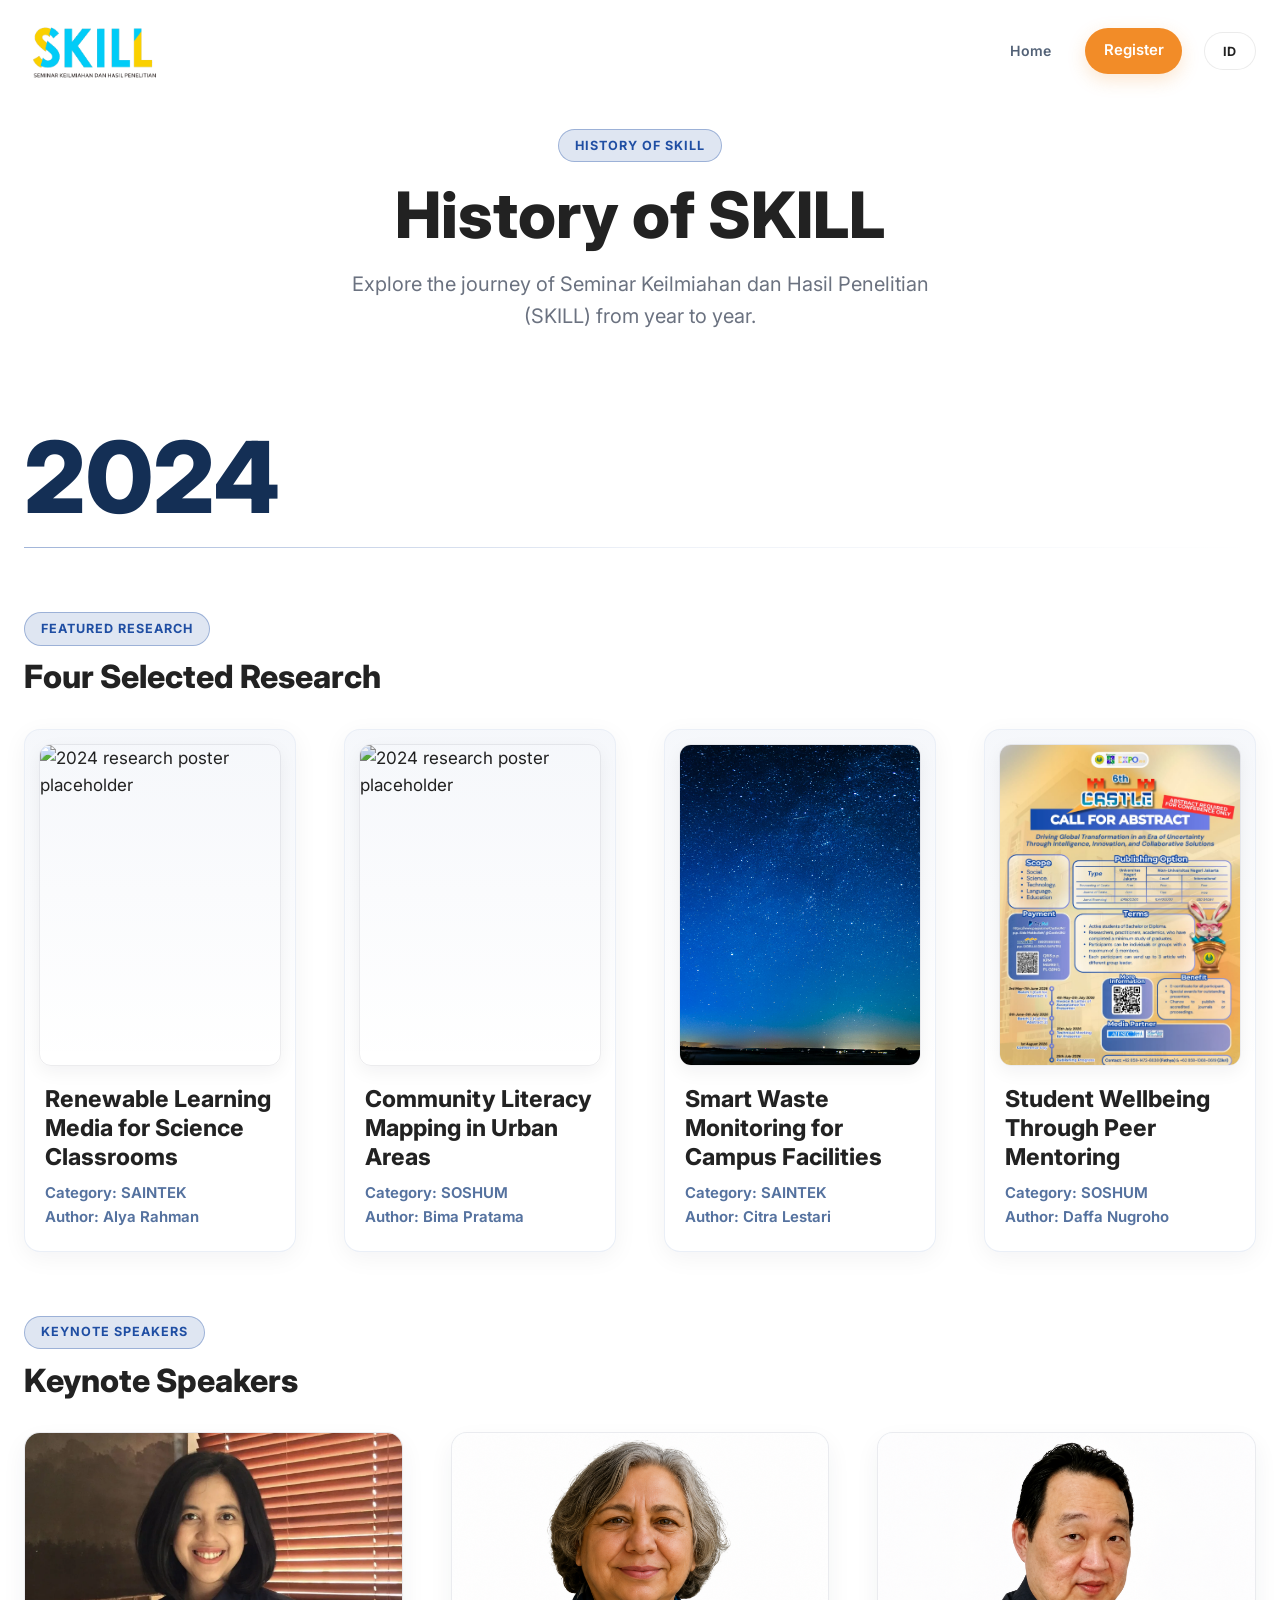
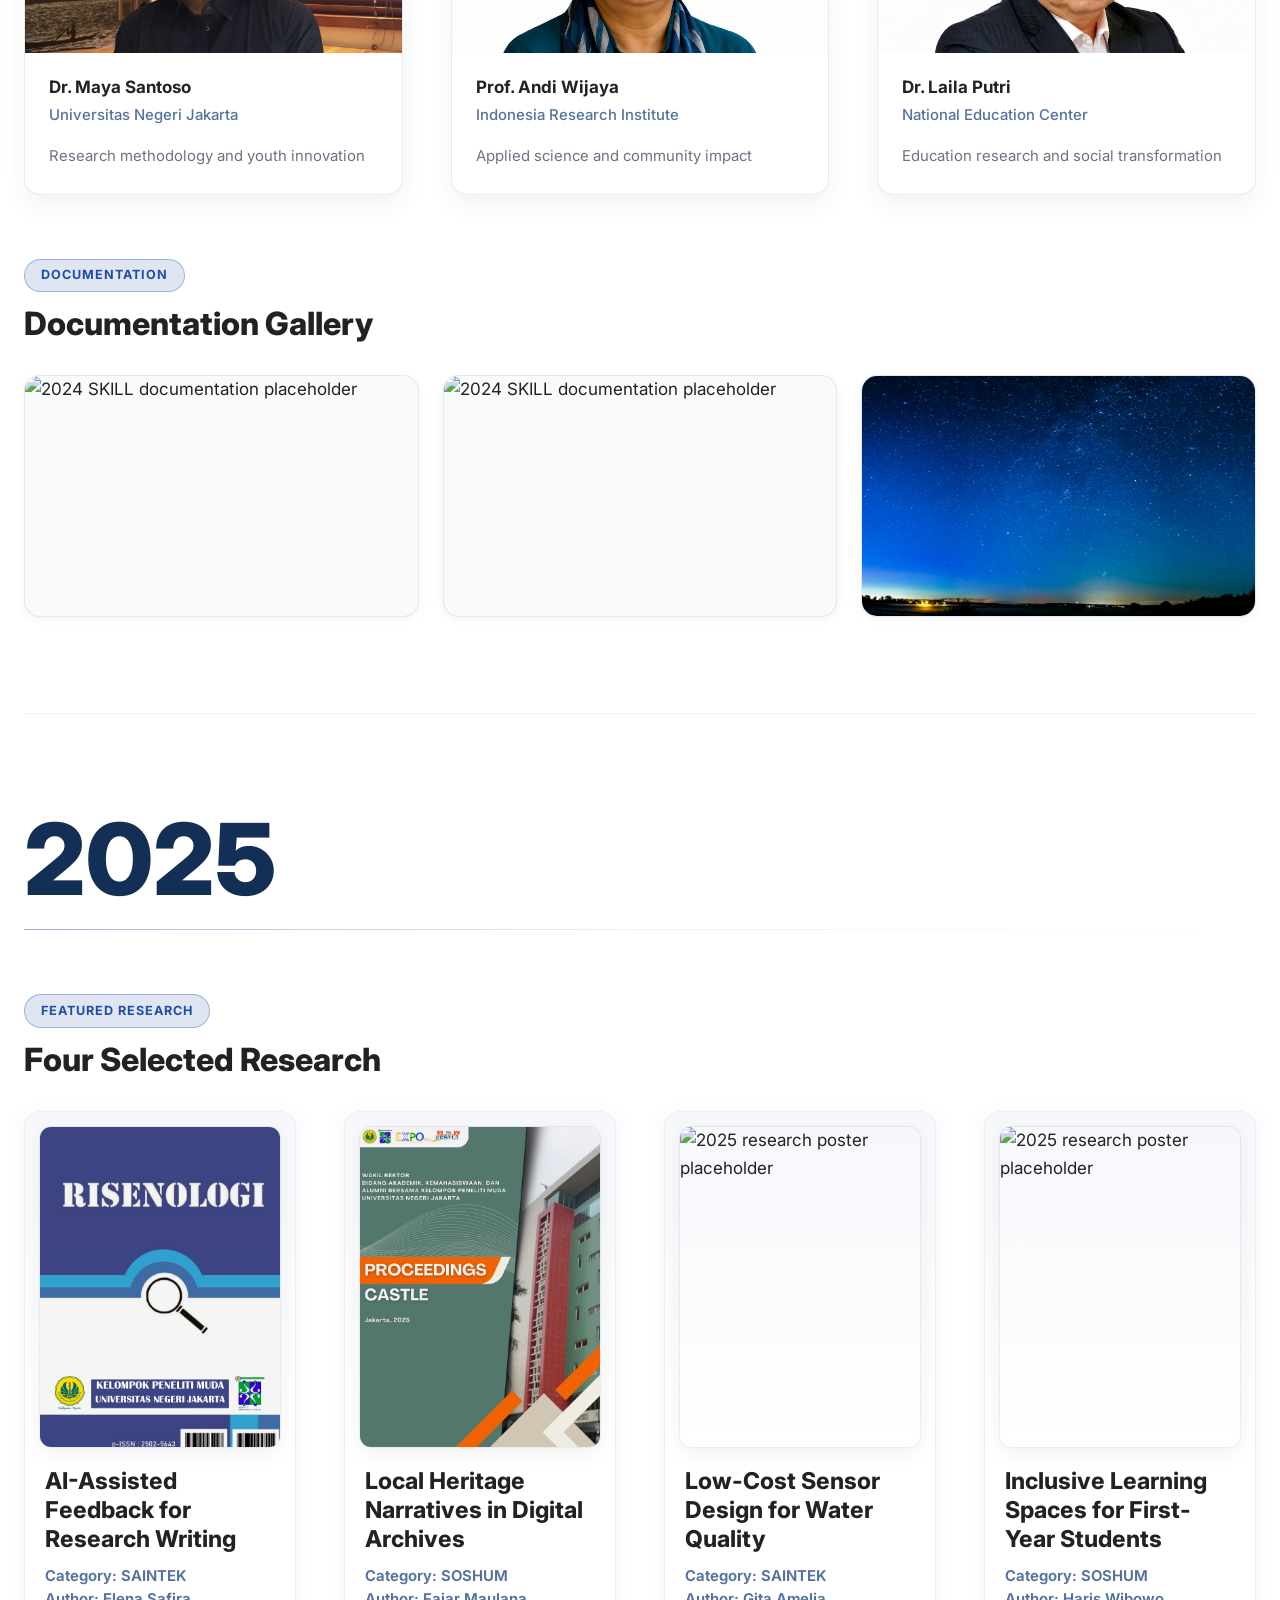
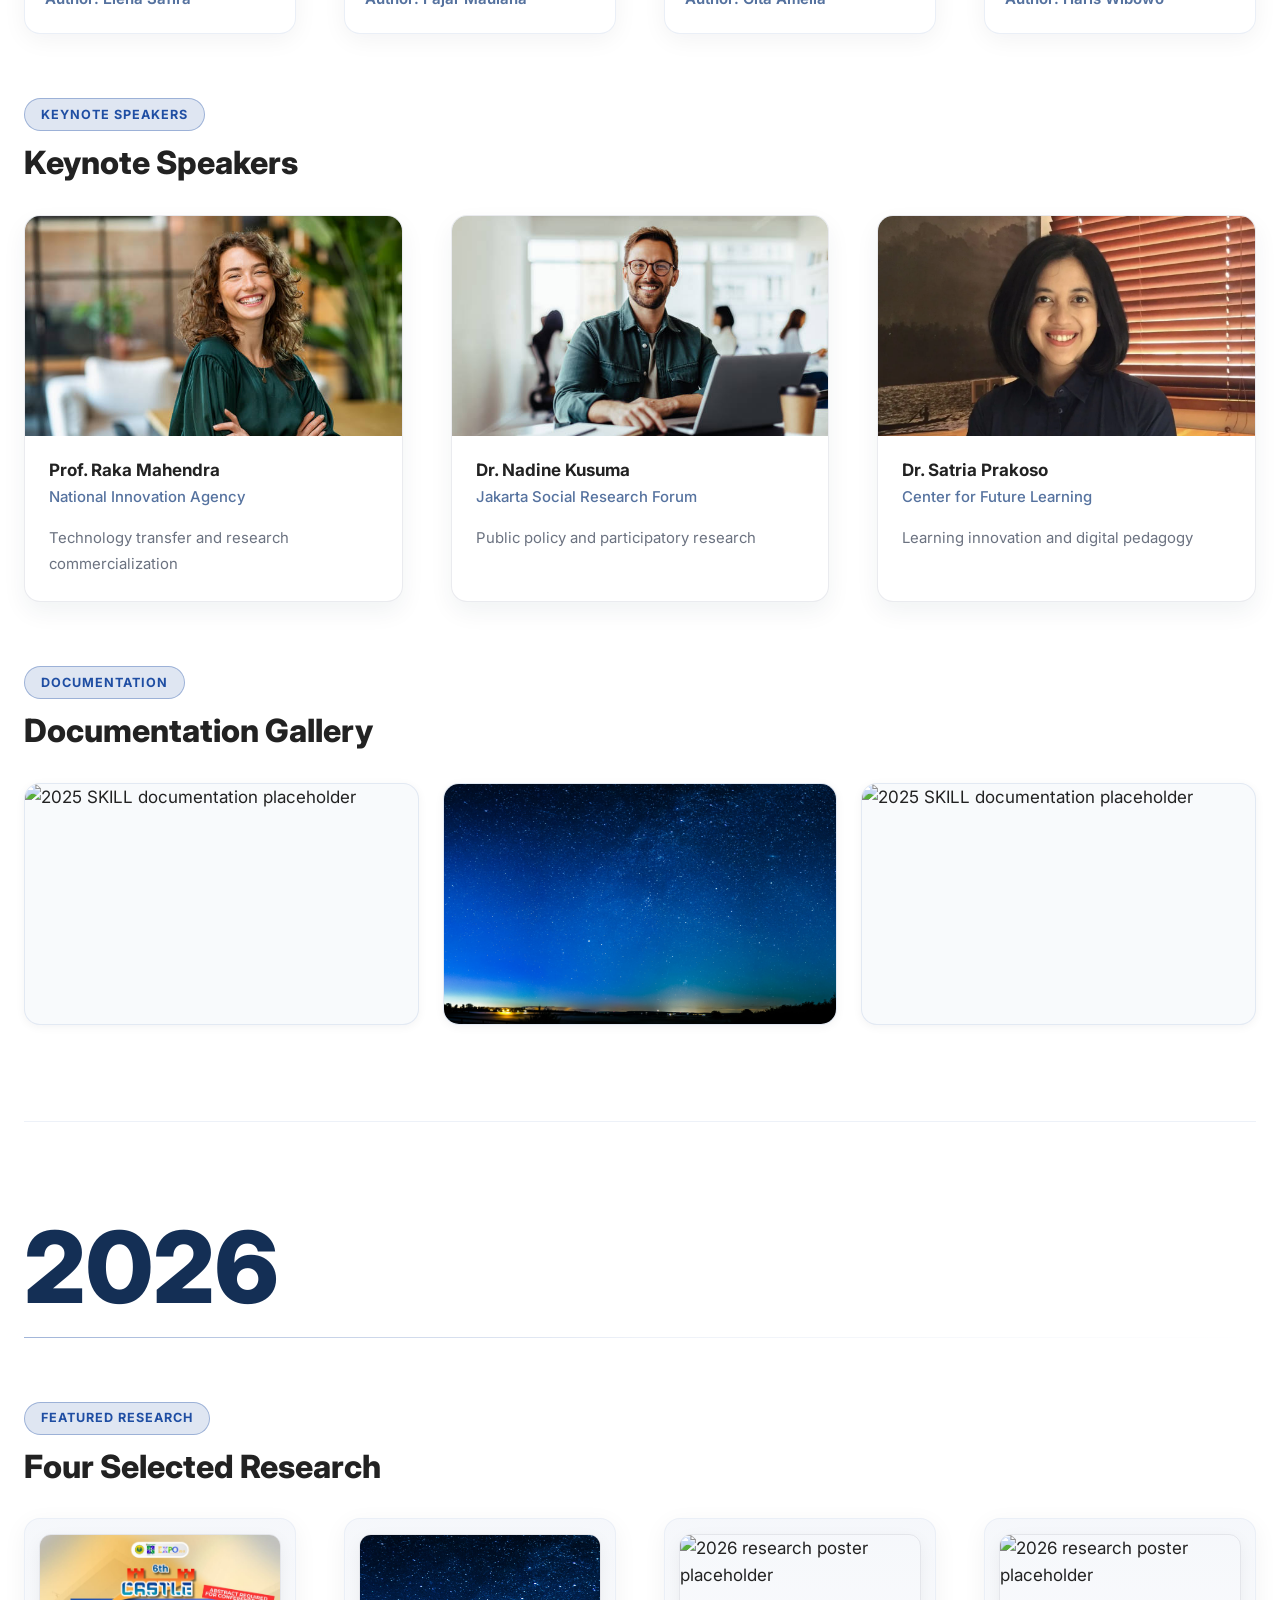
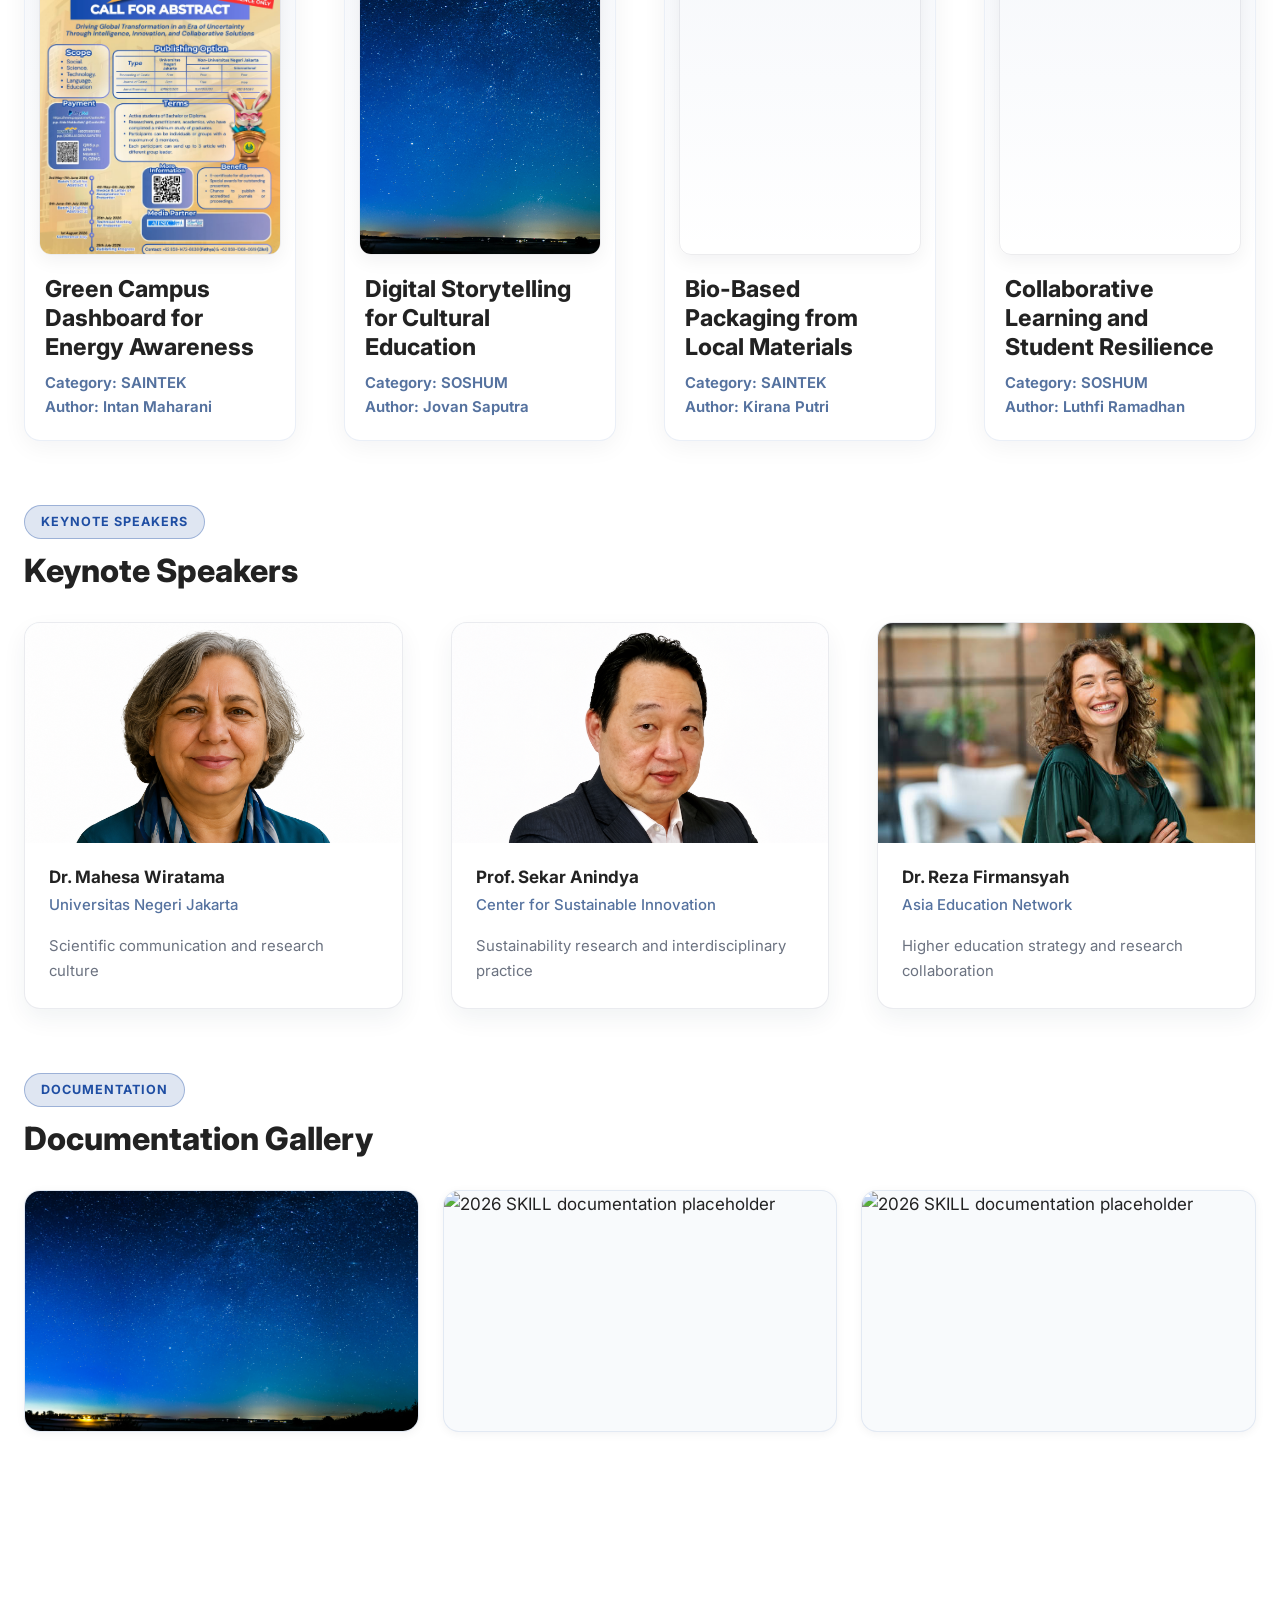
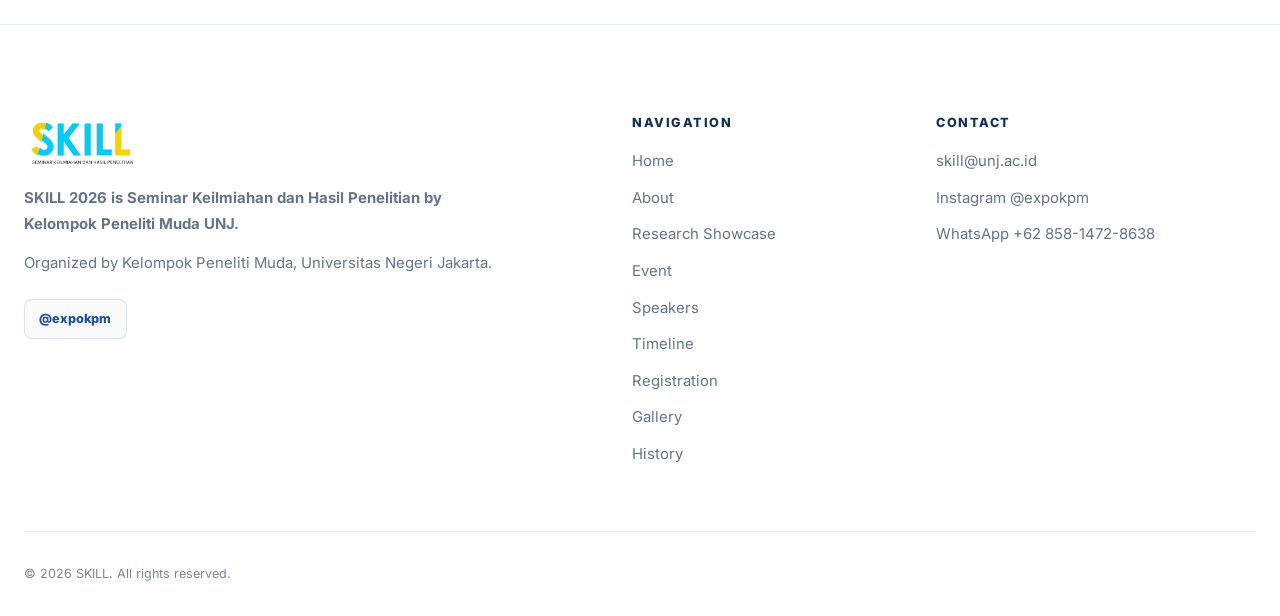
==== commit 9a714c12: "updatae histroi" ====
--- a/histori.html
+++ b/histori.html
@@ -26,9 +26,7 @@
       </a>
 
       <ul class="nav-links" id="navLinks">
-        <li><a href="#home" class="nav-link active" data-id="Beranda" data-en="Home">Home</a></li>
-        <li><a href="#about" class="nav-link" data-id="Tentang" data-en="About">About</a></li>
-        <li><a href="#history" class="nav-link" data-id="Sejarah" data-en="History">History</a></li>
+        <li><a href="index.html" class="nav-link active" data-id="Beranda" data-en="Home">Home</a></li>
       </ul>
 
       <a href="#registration" class="btn btn-primary nav-cta" data-id="Daftar Sekarang" data-en="Register">Register</a>
